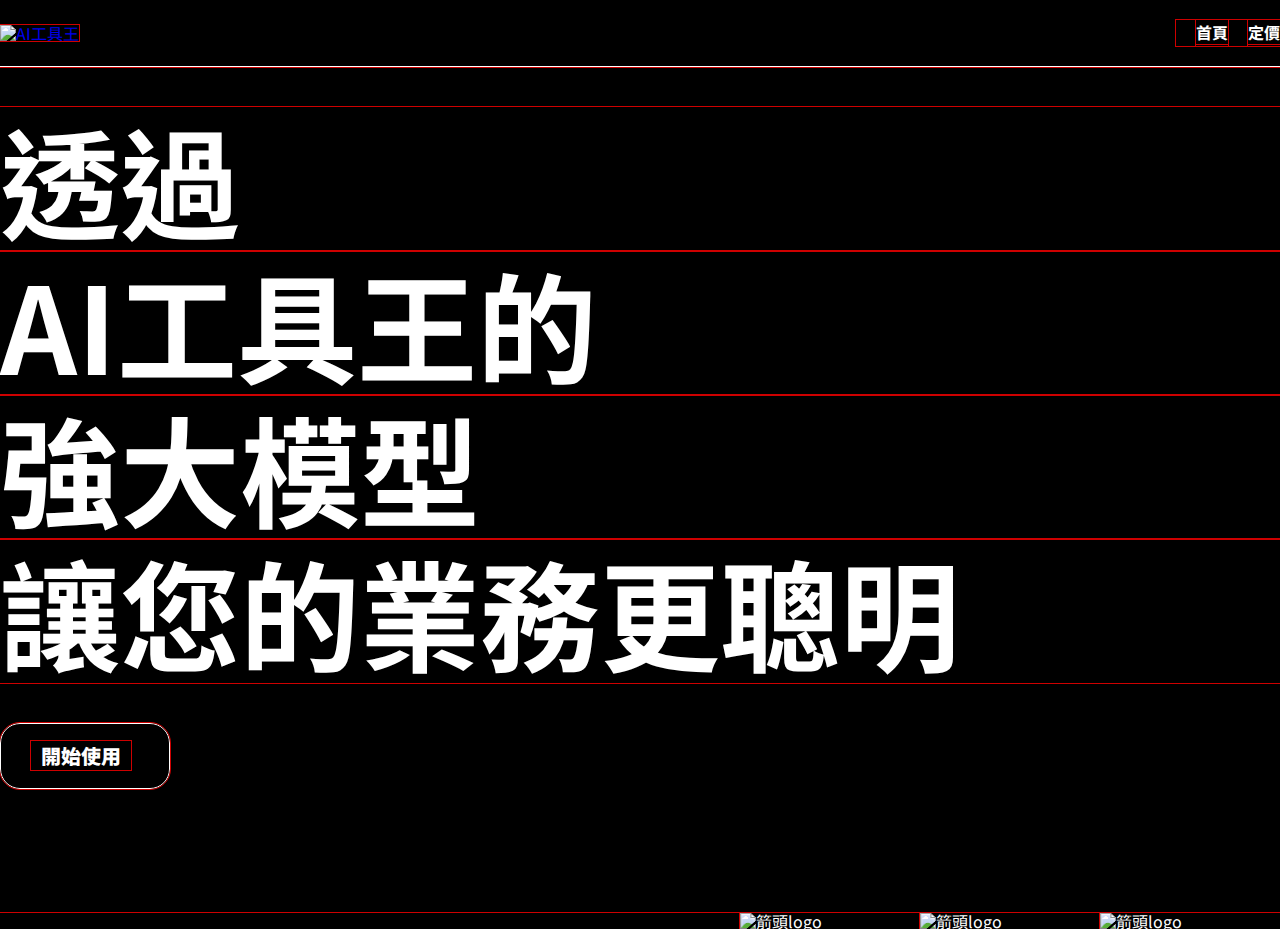
==== index.html @ defc7efb "Initial commit" ====
<!DOCTYPE html>
<html lang="en">
<head>
    <meta charset="UTF-8">
    <meta http-equiv="X-UA-Compatible" content="IE=edge">
    <meta name="viewport" content="width=device-width, initial-scale=1.0">
    <title>Document</title>
    <meta name-"viewport" content="width=device-width, user-scalable=no, initial-scale=1.0, maximum-scale=1.0, minimum-scale=1.0"><!--響應式需加的語法-->
    <link rel="stylesheet" href="css/style.css">
    <style>
        @import url('https://fonts.googleapis.com/css2?family=Noto+Sans+TC:wght@300;400;500;700&display=swap');
        </style>
</head>
<body>
    <div class="container">
        <div class="header">
            <div class="logo p_20 bd_bt">
                <a href="#"><img class="i_w1" src="https://raw.githubusercontent.com/hexschool/2022-web-layout-training/9d0ceff5ed470b504331b8d897ea8518b8f163cd/2023web-camp/logo.png" alt="AI工具王"></a>
            <ul class="function fwb_7 f_s lh_l">
                <li><a href="#">首頁</a></li>
                <li><a href="#">定價</a></li>
            </ul>
            </div>
            <div class="f_l fwb lh_m m_bt40">
                <p>透過</p>
                <p>AI工具王的</p>
                <p>強大模型</p>
                <p>讓您的業務更聰明</p>
            </div>
            <div class="frame p_230 bd_">
                <a class="box f_m fwb_9 lh_m p_010" href="#">開始使用</a>
            </div>         
            
            <div class="logo2">
                <img src="https://raw.githubusercontent.com/hexschool/2022-web-layout-training/9d0ceff5ed470b504331b8d897ea8518b8f163cd/2023web-camp/deco.png" alt="箭頭logo">
                <img src="https://raw.githubusercontent.com/hexschool/2022-web-layout-training/9d0ceff5ed470b504331b8d897ea8518b8f163cd/2023web-camp/deco.png" alt="箭頭logo">
                <img src="https://raw.githubusercontent.com/hexschool/2022-web-layout-training/9d0ceff5ed470b504331b8d897ea8518b8f163cd/2023web-camp/deco.png" alt="箭頭logo">
            </div>    
        </div>
        

    </div>
    
</body>
</html>
---- css/style.css ----
/* http://meyerweb.com/eric/tools/css/reset/ 
   v2.0 | 20110126
   License: none (public domain)
*/

html, body, div, span, applet, object, iframe,
h1, h2, h3, h4, h5, h6, p, blockquote, pre,
a, abbr, acronym, address, big, cite, code,
del, dfn, em, img, ins, kbd, q, s, samp,
small, strike, strong, sub, sup, tt, var,
b, u, i, center,
dl, dt, dd, ol, ul, li,
fieldset, form, label, legend,
table, caption, tbody, tfoot, thead, tr, th, td,
article, aside, canvas, details, embed, 
figure, figcaption, footer, header, hgroup, 
menu, nav, output, ruby, section, summary,
time, mark, audio, video {
	margin: 0;
	padding: 0;
	border: 0;
	font-size: 100%;
	font: inherit;
	vertical-align: baseline;
}
/* HTML5 display-role reset for older browsers */
article, aside, details, figcaption, figure, 
footer, header, hgroup, menu, nav, section {
	display: block;
}
body {
	line-height: 1;
}
ol, ul {
	list-style: none;
}
blockquote, q {
	quotes: none;
}
blockquote:before, blockquote:after,
q:before, q:after {
	content: '';
	content: none;
}
table {
	border-collapse: collapse;
	border-spacing: 0;
}
* {
    outline: 1px solid #CE0000;
}
*, *::before, *::after {
    box-sizing: border-box;
}
body{
    background: #000;
}
.container{
    background: #000;
    color: #fff;
    max-width: 1296px;/*響應式*/
    margin: 0 auto;
    font-family: 'Noto Sans TC', sans-serif;     
}
.logo, .function{
    display: flex;
    justify-content: space-between;
    align-items: center;
}
.box{
    /*display: block;
    align-items: center;*/
    text-decoration: none;
    color: #fff;
    width: 80px;  
}
.function a{
    text-decoration: none;
    color: #fff;
    align-items: center;
}
.function li{
    margin-left: 20px;
}
.frame{
    width: 170px;/*設160後+了線條 裡面的box文字會往下掉一個*/
    display: block;
    border: 1px solid #fff;
    border-radius: 20px;
    margin-bottom: 124px;
}
.logo2{
    display: flex;
    justify-content: flex-end;    
    
}
.logo2 img{
    width: 180px;
}


/*字型調整*/
.f_l{
    font-size: 120px;
}
.f_m{
    font-size: 20px;
}
.f_s{
    font-size: 16px;
}
.fwb_9{
    font-weight: 900;

}
.fwb_7{
    font-weight: 700;/*不加px*/
}

.fwb{
    font-weight: bold;
}
.lh_l{
    line-height: 160%;

}
.lh_m{
    line-height: 120%;
}
/*log調整*/
.i_w1{
    max-width: 188px;
    /*height: 40px;*/
}
/*margin padding微調*/
.p_20{
    padding: 20px 0;
}
.p_010{
    padding: 0 10px;
}
.p_230{
    padding: 20px 30px;
}
.m_20{
    margin: 20px;
}
.m_bt40{
    margin: 40px 0;
}

.bd_bt{
    border-bottom: 1px solid #fff;

}
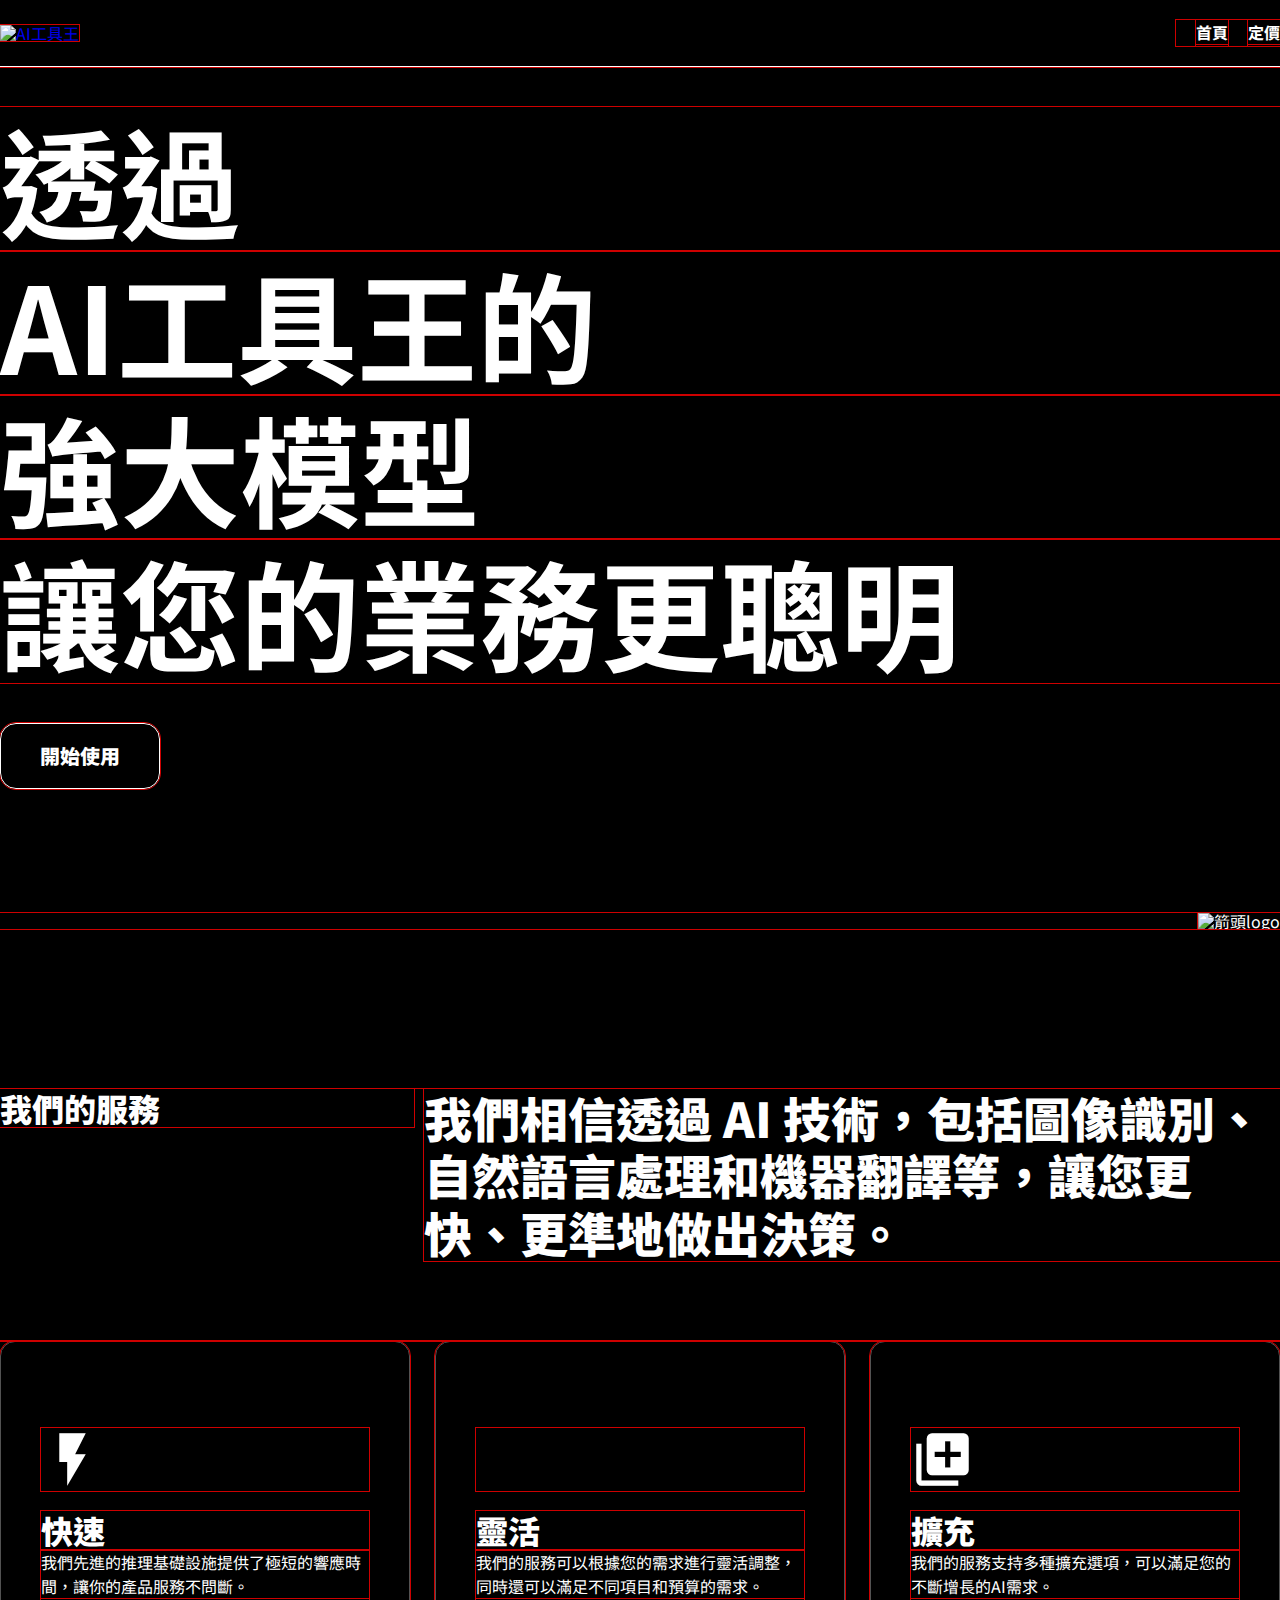
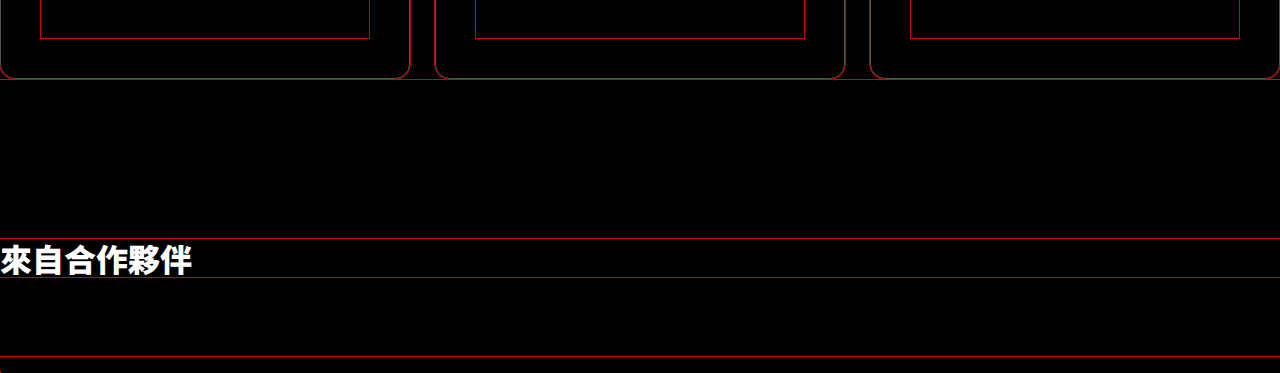
==== commit 311cb098: "AI工具王切版二" ====
--- a/index.html
+++ b/index.html
@@ -1,45 +1,87 @@
 <!DOCTYPE html>
 <html lang="en">
+
 <head>
     <meta charset="UTF-8">
     <meta http-equiv="X-UA-Compatible" content="IE=edge">
     <meta name="viewport" content="width=device-width, initial-scale=1.0">
     <title>Document</title>
-    <meta name-"viewport" content="width=device-width, user-scalable=no, initial-scale=1.0, maximum-scale=1.0, minimum-scale=1.0"><!--響應式需加的語法-->
+    <meta name-"viewport"
+        content="width=device-width, user-scalable=no, initial-scale=1.0, maximum-scale=1.0, minimum-scale=1.0">
+    <!--響應式需加的語法-->
     <link rel="stylesheet" href="css/style.css">
     <style>
         @import url('https://fonts.googleapis.com/css2?family=Noto+Sans+TC:wght@300;400;500;700&display=swap');
-        </style>
+    </style>
+    <link href="https://fonts.googleapis.com/icon?family=Material+Icons" rel="stylesheet">
 </head>
+
 <body>
     <div class="container">
         <div class="header">
             <div class="logo p_20 bd_bt">
-                <a href="#"><img class="i_w1" src="https://raw.githubusercontent.com/hexschool/2022-web-layout-training/9d0ceff5ed470b504331b8d897ea8518b8f163cd/2023web-camp/logo.png" alt="AI工具王"></a>
-            <ul class="function fwb_7 f_s lh_l">
-                <li><a href="#">首頁</a></li>
-                <li><a href="#">定價</a></li>
-            </ul>
+                <a href="#"><img class="i_w1" src="https://raw.githubusercontent.com/ReyLin6/AI_2/main/img/logo.png"
+                        alt="AI工具王"></a>
+                <ul class="function fwb_7 f_s lh_l">
+                    <li><a href="#">首頁</a></li>
+                    <li><a href="#">定價</a></li>
+                </ul>
             </div>
             <div class="f_l fwb lh_m m_bt40">
-                <p>透過</p>
-                <p>AI工具王的</p>
-                <p>強大模型</p>
-                <p>讓您的業務更聰明</p>
+                <h2>透過</h2>
+                <h2>AI工具王的</h2>
+                <h2>強大模型</h2>
+                <h2>讓您的業務更聰明</h2>
             </div>
-            <div class="frame p_230 bd_">
+            <a class="frame p_230 f_m fwb_9 lh_m p_010" href="#">開始使用</a>
+            <!--<div class="frame p_230 bd_">
                 <a class="box f_m fwb_9 lh_m p_010" href="#">開始使用</a>
-            </div>         
-            
-            <div class="logo2">
-                <img src="https://raw.githubusercontent.com/hexschool/2022-web-layout-training/9d0ceff5ed470b504331b8d897ea8518b8f163cd/2023web-camp/deco.png" alt="箭頭logo">
-                <img src="https://raw.githubusercontent.com/hexschool/2022-web-layout-training/9d0ceff5ed470b504331b8d897ea8518b8f163cd/2023web-camp/deco.png" alt="箭頭logo">
-                <img src="https://raw.githubusercontent.com/hexschool/2022-web-layout-training/9d0ceff5ed470b504331b8d897ea8518b8f163cd/2023web-camp/deco.png" alt="箭頭logo">
-            </div>    
+            </div>-->
+            <div class="grass m_b160">
+                <img src="https://github.com/ReyLin6/AI_2/blob/main/img/arrowhead.gif?raw=true" alt="箭頭logo">
+            </div>
         </div>
-        
+        <div class="content">
+            <div class="sever p_b80">
+                <h2 class="lh_m">我們的服務</h2>
+                <p class="lh_m">我們相信透過 AI 技術，包括圖像識別、自然語言處理和機器翻譯等，讓您更快、更準地做出決策。</p>
+            </div>
+            <ul class="sever_features">
+                <li class="features">
+                    <span class="material-icons m_t46 ">flash_on</span>
+                    <div class="ma">
+                        <h2>快速</h2>
+                        <p>我們先進的推理基礎設施提供了極短的響應時間，讓你的產品服務不問斷。</p>
+                    </div>
+                </li>
+                <li class="features">
+                    <span class="material-icons m_t46">auto_awesome</span>
+                    <div class="ma">
+                        <h2>靈活</h2>
+                        <p>我們的服務可以根據您的需求進行靈活調整，同時還可以滿足不同項目和預算的需求。</p>
+                    </div>
+                </li>
+                <li class="features">
+                    <span class="material-icons m_t46">library_add</span>
+                    <div class="ma">
+                        <h2>擴充</h2>
+                        <p>我們的服務支持多種擴充選項，可以滿足您的不斷增長的AI需求。</p>
+                    </div>
+                </li>
+            </ul>
+            <div class="partner">
+                <h2>來自合作夥伴</h2>
+                <ul class="partner-firm">
+                    <li><img src="" alt=""></li>
+                </ul>
+            </div>
 
+
+
+
+        </div>
     </div>
-    
+
 </body>
+
 </html>--- a/css/style.css
+++ b/css/style.css
@@ -3,153 +3,405 @@
    License: none (public domain)
 */
 
-html, body, div, span, applet, object, iframe,
-h1, h2, h3, h4, h5, h6, p, blockquote, pre,
-a, abbr, acronym, address, big, cite, code,
-del, dfn, em, img, ins, kbd, q, s, samp,
-small, strike, strong, sub, sup, tt, var,
-b, u, i, center,
-dl, dt, dd, ol, ul, li,
-fieldset, form, label, legend,
-table, caption, tbody, tfoot, thead, tr, th, td,
-article, aside, canvas, details, embed, 
-figure, figcaption, footer, header, hgroup, 
-menu, nav, output, ruby, section, summary,
-time, mark, audio, video {
-	margin: 0;
-	padding: 0;
-	border: 0;
-	font-size: 100%;
-	font: inherit;
-	vertical-align: baseline;
-}
+html,
+body,
+div,
+span,
+applet,
+object,
+iframe,
+h1,
+h2,
+h3,
+h4,
+h5,
+h6,
+p,
+blockquote,
+pre,
+a,
+abbr,
+acronym,
+address,
+big,
+cite,
+code,
+del,
+dfn,
+em,
+img,
+ins,
+kbd,
+q,
+s,
+samp,
+small,
+strike,
+strong,
+sub,
+sup,
+tt,
+var,
+b,
+u,
+i,
+center,
+dl,
+dt,
+dd,
+ol,
+ul,
+li,
+fieldset,
+form,
+label,
+legend,
+table,
+caption,
+tbody,
+tfoot,
+thead,
+tr,
+th,
+td,
+article,
+aside,
+canvas,
+details,
+embed,
+figure,
+figcaption,
+footer,
+header,
+hgroup,
+menu,
+nav,
+output,
+ruby,
+section,
+summary,
+time,
+mark,
+audio,
+video {
+    margin: 0;
+    padding: 0;
+    border: 0;
+    font-size: 100%;
+    font: inherit;
+    vertical-align: baseline;
+}
+
 /* HTML5 display-role reset for older browsers */
-article, aside, details, figcaption, figure, 
-footer, header, hgroup, menu, nav, section {
-	display: block;
-}
+article,
+aside,
+details,
+figcaption,
+figure,
+footer,
+header,
+hgroup,
+menu,
+nav,
+section {
+    display: block;
+}
+
 body {
-	line-height: 1;
-}
-ol, ul {
-	list-style: none;
-}
-blockquote, q {
-	quotes: none;
-}
-blockquote:before, blockquote:after,
-q:before, q:after {
-	content: '';
-	content: none;
-}
+    line-height: 1;
+}
+
+ol,
+ul {
+    list-style: none;
+}
+
+blockquote,
+q {
+    quotes: none;
+}
+
+blockquote:before,
+blockquote:after,
+q:before,
+q:after {
+    content: '';
+    content: none;
+}
+
 table {
-	border-collapse: collapse;
-	border-spacing: 0;
-}
+    border-collapse: collapse;
+    border-spacing: 0;
+}
+
 * {
     outline: 1px solid #CE0000;
 }
-*, *::before, *::after {
+
+*,
+*::before,*::after {
     box-sizing: border-box;
 }
-body{
+
+body {
     background: #000;
 }
-.container{
+
+.container {
     background: #000;
     color: #fff;
-    max-width: 1296px;/*響應式*/
+    max-width: 1296px;
+    /*響應式*/
     margin: 0 auto;
-    font-family: 'Noto Sans TC', sans-serif;     
-}
-.logo, .function{
+    font-family: 'Noto Sans TC', sans-serif;
+}
+
+.logo, .function {
     display: flex;
     justify-content: space-between;
-    align-items: center;
-}
-.box{
-    /*display: block;
-    align-items: center;*/
-    text-decoration: none;
-    color: #fff;
-    width: 80px;  
-}
-.function a{
+    align-items: center;/*不要設 3個表格會不能對齊*/
+}
+
+.function a {
     text-decoration: none;
     color: #fff;
     align-items: center;
 }
-.function li{
+
+.function li {
     margin-left: 20px;
 }
-.frame{
-    width: 170px;/*設160後+了線條 裡面的box文字會往下掉一個*/
+
+.frame {
+    width: 160px;
+    color: #fff;
     display: block;
+    text-align: center;
+    text-decoration: none;
+    /*width: 80px;*/
     border: 1px solid #fff;
-    border-radius: 20px;
+    border-radius: 16px;
     margin-bottom: 124px;
-}
-.logo2{
+
+}
+.frame:hover{
+    background: #fff;
+    color: #000;
+}
+
+.grass {
     display: flex;
-    justify-content: flex-end;    
+    justify-content: flex-end;
+}
+
+.grass img {
+    max-width: 540px;
+}
+
+.sever {
+    display: flex;
+    justify-content: space-between;
+    align-items: flex-start;
+    font-weight: 900;
+
+}
+.sever h2{
+    width: 414px;
+    font-size: 32px;
+}
+.sever p{
+    width: 856px;
+    font-size: 48px;
+
+}
+
+.sever_features{
+    display: flex;
+    justify-content: space-between;
     
 }
-.logo2 img{
-    width: 180px;
-}
+
+.features {
+    max-width: 32%;
+    display: flex;
+    flex-direction: column;
+    border: 1px solid #525252;
+    border-radius: 15px;
+    padding: 40px;
+    
+}
+
+.features span {
+    /*width: 30px;*/
+    font-size: 63px;
+
+}
+.ma,.partner h2{
+    font-size: 32px;
+    margin: 20px 0;
+    font-weight: 900;
+    line-height: 120%;
+}
+.ma p{
+    margin-bottom: 40px;
+    font-size: 32px;
+    font-size: 16px;
+    line-height: 150%;
+    font-weight: 400;
+}
+.partner h2{
+    margin: 160px 0 80px;
+    
+}
+/*.wob{
+    white-space: pre-wrap
+
+}*/
+
+/*.box {
+    /*display: block;
+    align-items: center;
+    text-decoration: none;
+    color: #fff;
+    width: 80px;
+}
+*/
+
+
+
+
+
+/*寬度調整*/
+/*.w_l {
+    width: 856px;
+}*/
+
+/*.w_m {
+    width: 414px;
+}*/
+
+.w_ml {
+    width: 422px;
+}
+/*.w {
+    width: 32%;
+}*/
 
 
 /*字型調整*/
-.f_l{
+.f_l {
     font-size: 120px;
 }
-.f_m{
+
+.f_ml {
+    font-size: 48px;
+}
+
+/*.f_mm {
+    font-size: 32px;
+}*/
+
+.f_m {
     font-size: 20px;
 }
-.f_s{
+
+.f_s {
     font-size: 16px;
 }
-.fwb_9{
+
+/*粗體*/
+.fwb_9 {
     font-weight: 900;
-
-}
-.fwb_7{
-    font-weight: 700;/*不加px*/
-}
-
-.fwb{
+}
+
+.fwb_7 {
+    font-weight: 700;
+    /*不加px*/
+}
+
+/*.fwb_4 {
+    font-weight: 400;
+}*/
+
+.fwb {
     font-weight: bold;
 }
-.lh_l{
+
+/*行距*/
+.lh_l {
     line-height: 160%;
-
-}
-.lh_m{
+}
+
+.lh_ms {
+    line-height: 150%;
+}
+
+.lh_m {
     line-height: 120%;
 }
-/*log調整*/
-.i_w1{
+
+/*logo調整*/
+.i_w1 {
     max-width: 188px;
     /*height: 40px;*/
 }
+
 /*margin padding微調*/
-.p_20{
+.p_20 {
     padding: 20px 0;
 }
-.p_010{
+
+/*.p_40 {
+    padding: 40px;
+}*/
+
+.p_010 {
     padding: 0 10px;
 }
-.p_230{
+
+.p_230 {
     padding: 20px 30px;
 }
-.m_20{
+.p_b80 {
+    padding-bottom: 80px;
+}
+
+.p_r24 {
+    padding-right: 30px;
+}
+
+.m_20 {
     margin: 20px;
 }
-.m_bt40{
+
+.m_bt40 {
     margin: 40px 0;
 }
 
-.bd_bt{
+.m_bt20 {
+    margin: 20px 0;
+}
+
+.m_b40 {
+    margin-bottom: 40px;
+}
+.m_b160 {
+    margin-bottom: 160px;
+}
+
+.m_t46 {
+    margin-top: 46px;
+}
+
+.ma {
+    margin-bottom: auto;
+}
+
+
+
+/*下底線*/
+.bd_bt {
     border-bottom: 1px solid #fff;
 
 }
+
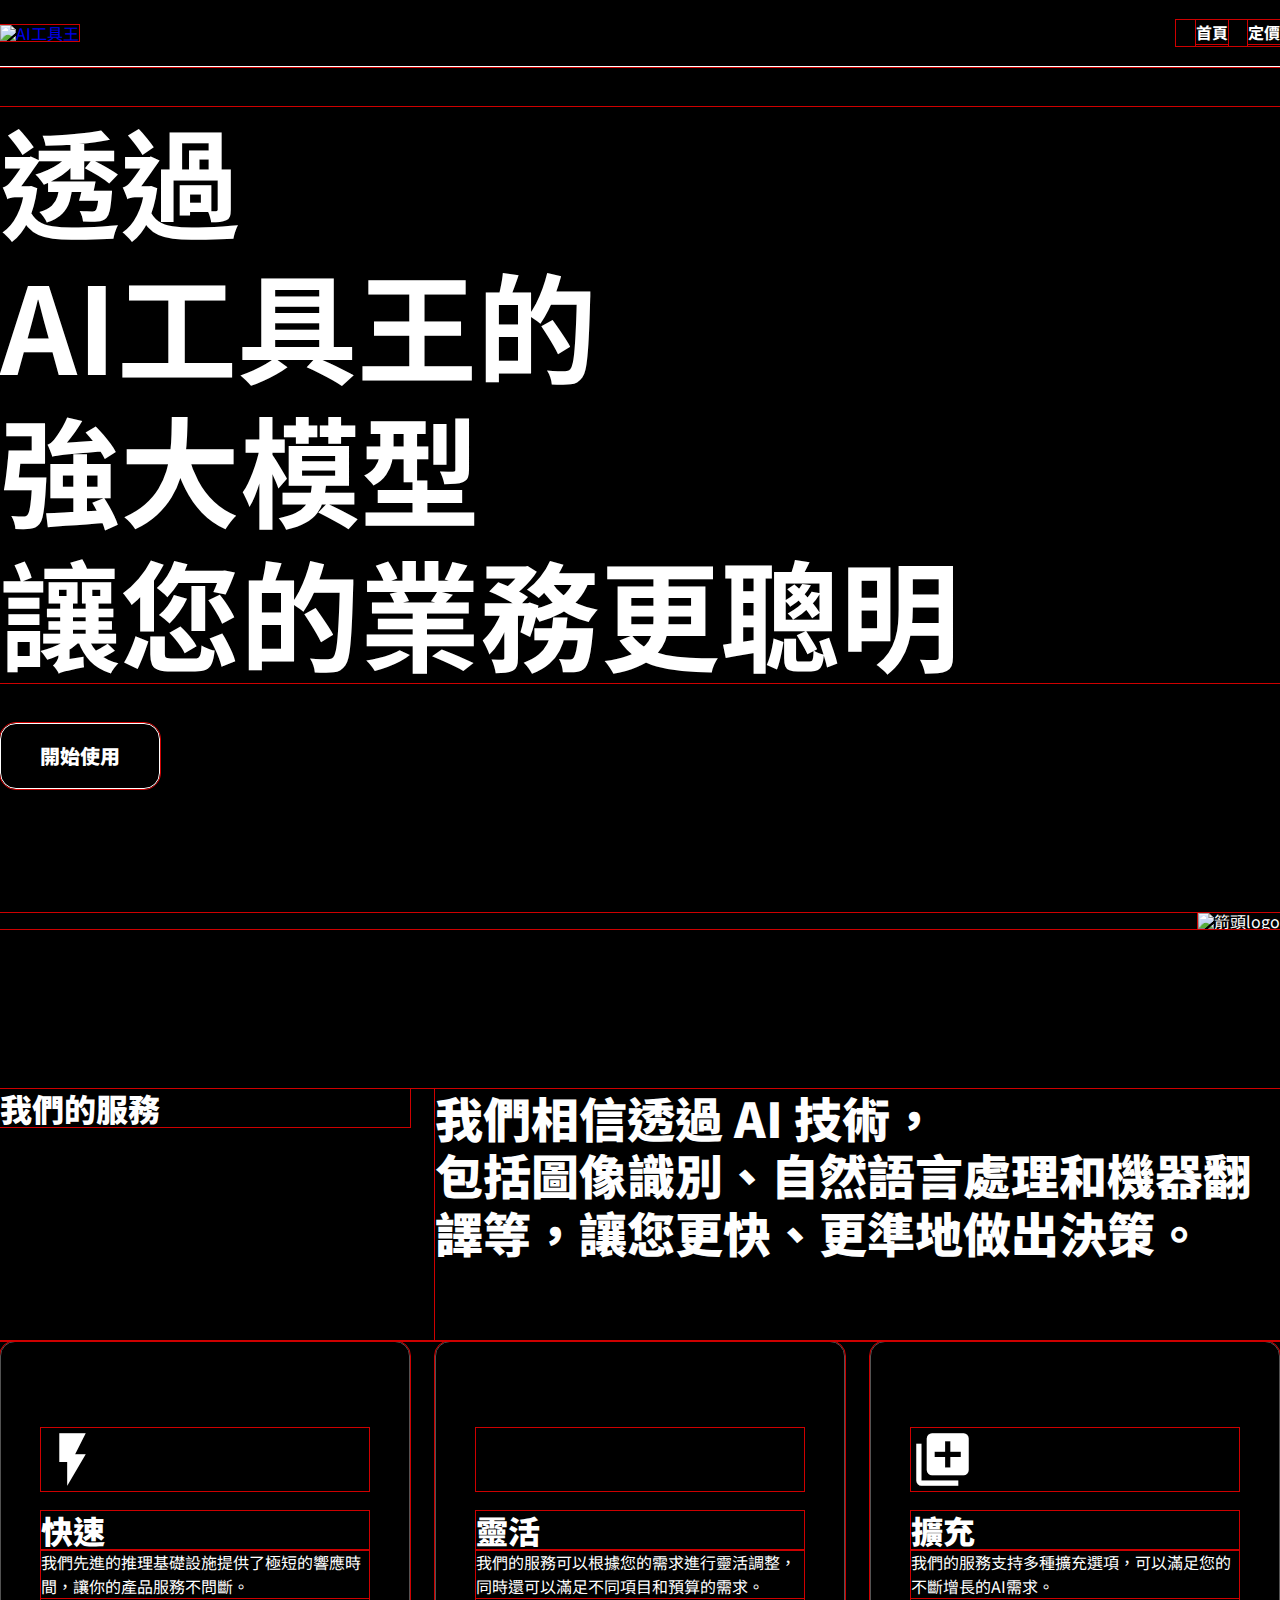
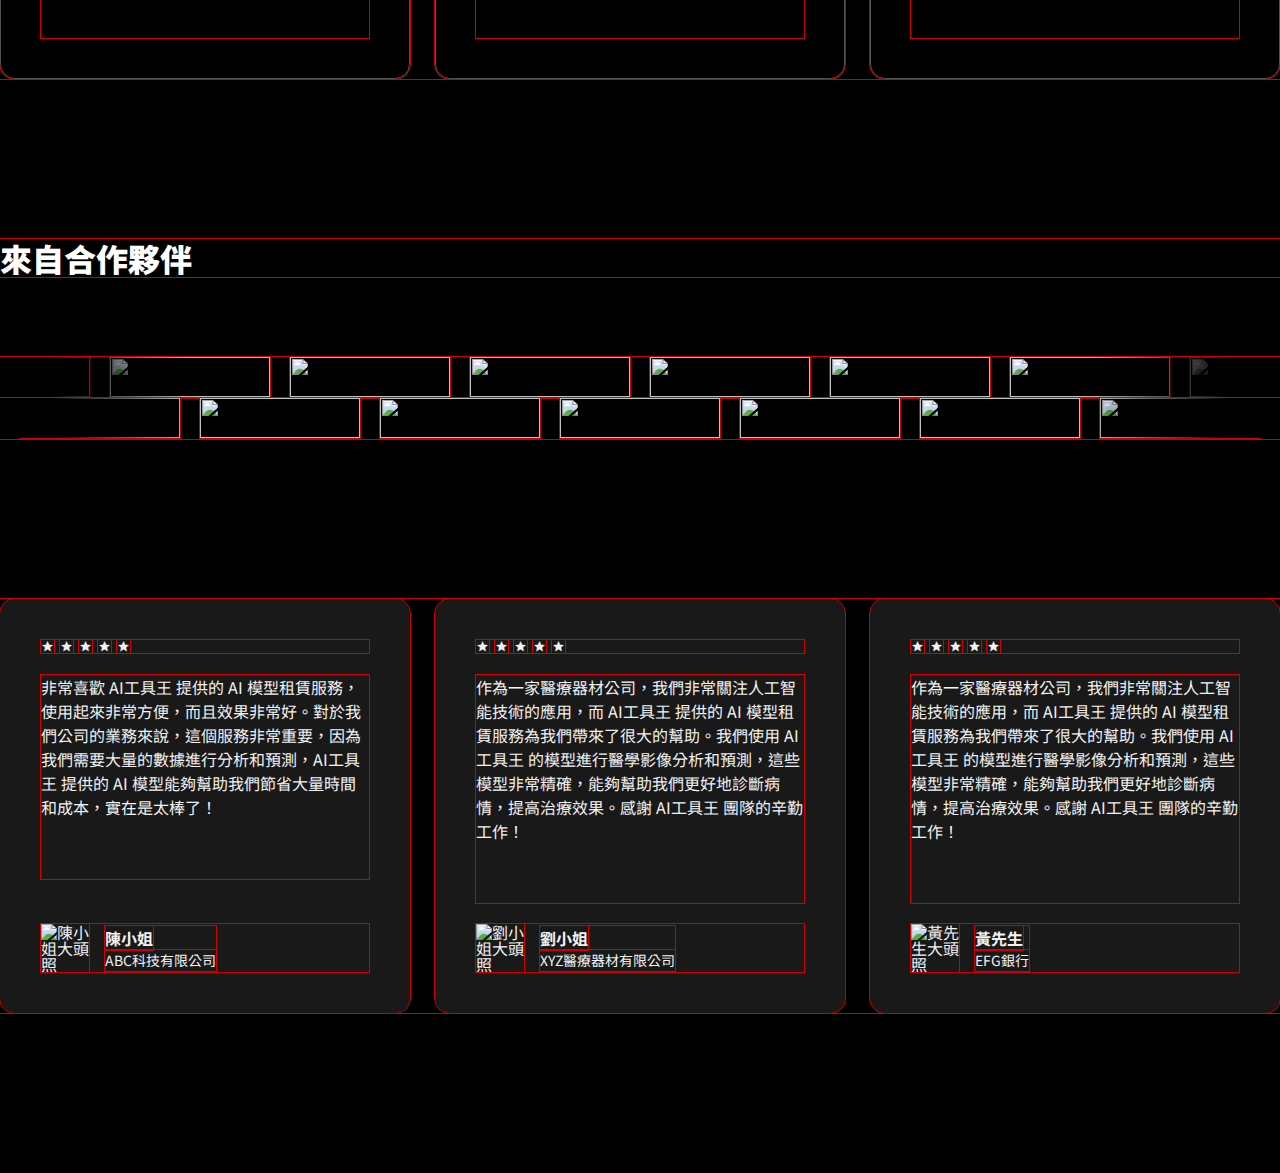
==== commit 778c3aaa: "AI工具王切版二" ====
--- a/index.html
+++ b/index.html
@@ -19,51 +19,42 @@
 <body>
     <div class="container">
         <div class="header">
-            <div class="logo p_20 bd_bt">
-                <a href="#"><img class="i_w1" src="https://raw.githubusercontent.com/ReyLin6/AI_2/main/img/logo.png"
-                        alt="AI工具王"></a>
-                <ul class="function fwb_7 f_s lh_l">
+            <div class="logo">
+                <a href="#"><img src="https://raw.githubusercontent.com/ReyLin6/AI_2/main/img/logo.png" alt="AI工具王"></a>
+                <ul class="function">
                     <li><a href="#">首頁</a></li>
                     <li><a href="#">定價</a></li>
                 </ul>
-            </div>
-            <div class="f_l fwb lh_m m_bt40">
-                <h2>透過</h2>
-                <h2>AI工具王的</h2>
-                <h2>強大模型</h2>
-                <h2>讓您的業務更聰明</h2>
-            </div>
-            <a class="frame p_230 f_m fwb_9 lh_m p_010" href="#">開始使用</a>
-            <!--<div class="frame p_230 bd_">
-                <a class="box f_m fwb_9 lh_m p_010" href="#">開始使用</a>
-            </div>-->
-            <div class="grass m_b160">
+            </div>    
+        </div>
+        <div class="content">
+            <h2 class="slogan">透過</br>AI工具王的</br>強大模型</br>讓您的業務更聰明</h2>
+            <a class="button" href="#">開始使用</a>
+            <div class="grass mab_160">
                 <img src="https://github.com/ReyLin6/AI_2/blob/main/img/arrowhead.gif?raw=true" alt="箭頭logo">
             </div>
-        </div>
-        <div class="content">
-            <div class="sever p_b80">
-                <h2 class="lh_m">我們的服務</h2>
-                <p class="lh_m">我們相信透過 AI 技術，包括圖像識別、自然語言處理和機器翻譯等，讓您更快、更準地做出決策。</p>
+            <div class="sever">
+                <h2>我們的服務</h2>
+                <p>我們相信透過 AI 技術，</br>包括圖像識別、自然語言處理和機器翻譯等，讓您更快、更準地做出決策。</p>
             </div>
             <ul class="sever_features">
                 <li class="features">
-                    <span class="material-icons m_t46 ">flash_on</span>
-                    <div class="ma">
+                    <span class="material-icons mat_46 ">flash_on</span>
+                    <div class="features_text mab_auto">
                         <h2>快速</h2>
                         <p>我們先進的推理基礎設施提供了極短的響應時間，讓你的產品服務不問斷。</p>
                     </div>
                 </li>
                 <li class="features">
-                    <span class="material-icons m_t46">auto_awesome</span>
-                    <div class="ma">
+                    <span class="material-icons mat_46">auto_awesome</span>
+                    <div class="features_text mab_auto">
                         <h2>靈活</h2>
                         <p>我們的服務可以根據您的需求進行靈活調整，同時還可以滿足不同項目和預算的需求。</p>
                     </div>
                 </li>
                 <li class="features">
-                    <span class="material-icons m_t46">library_add</span>
-                    <div class="ma">
+                    <span class="material-icons mat_46">library_add</span>
+                    <div class="features_text mab_auto ">
                         <h2>擴充</h2>
                         <p>我們的服務支持多種擴充選項，可以滿足您的不斷增長的AI需求。</p>
                     </div>
@@ -71,16 +62,89 @@
             </ul>
             <div class="partner">
                 <h2>來自合作夥伴</h2>
-                <ul class="partner-firm">
-                    <li><img src="" alt=""></li>
+                <ul class="partner_firm">
+                    <li><img src="https://raw.githubusercontent.com/ReyLin6/AI_2/b226b5012801dfc7ff166e987b8e130ca5533a6c/img/enterprise.png" alt=""></li>
+                    <li><img src="https://raw.githubusercontent.com/ReyLin6/AI_2/b226b5012801dfc7ff166e987b8e130ca5533a6c/img/enterprise1.png" alt=""></li>
+                    <li><img src="https://raw.githubusercontent.com/ReyLin6/AI_2/b226b5012801dfc7ff166e987b8e130ca5533a6c/img/enterprise2.png" alt=""></li>
+                    <li><img src="https://raw.githubusercontent.com/ReyLin6/AI_2/b226b5012801dfc7ff166e987b8e130ca5533a6c/img/enterprise3.png" alt=""></li>
+                    <li><img src="https://raw.githubusercontent.com/ReyLin6/AI_2/b226b5012801dfc7ff166e987b8e130ca5533a6c/img/enterprise4.png" alt=""></li>
+                    <li><img src="https://raw.githubusercontent.com/ReyLin6/AI_2/b226b5012801dfc7ff166e987b8e130ca5533a6c/img/enterprise5.png" alt=""></li>
+                    <li><img src="https://raw.githubusercontent.com/ReyLin6/AI_2/b226b5012801dfc7ff166e987b8e130ca5533a6c/img/enterprise6.png" alt=""></li>
+                    <li><img src="https://raw.githubusercontent.com/ReyLin6/AI_2/b226b5012801dfc7ff166e987b8e130ca5533a6c/img/enterprise1.png" alt=""></li>
+
                 </ul>
+                <ul class="partner_firm">
+                    <li><img src="https://raw.githubusercontent.com/ReyLin6/AI_2/b226b5012801dfc7ff166e987b8e130ca5533a6c/img/enterprise7.png" alt=""></li>
+                    <li><img src="https://raw.githubusercontent.com/ReyLin6/AI_2/b226b5012801dfc7ff166e987b8e130ca5533a6c/img/enterprise8.png" alt=""></li>
+                    <li><img src="https://raw.githubusercontent.com/ReyLin6/AI_2/b226b5012801dfc7ff166e987b8e130ca5533a6c/img/enterprise9.png" alt=""></li>
+                    <li><img src="https://raw.githubusercontent.com/ReyLin6/AI_2/b226b5012801dfc7ff166e987b8e130ca5533a6c/img/enterprise5.png" alt=""></li>
+                    <li><img src="https://raw.githubusercontent.com/ReyLin6/AI_2/b226b5012801dfc7ff166e987b8e130ca5533a6c/img/enterprise11.png" alt=""></li>
+                    <li><img src="https://raw.githubusercontent.com/ReyLin6/AI_2/b226b5012801dfc7ff166e987b8e130ca5533a6c/img/enterprise12.png" alt=""></li>
+                    <li><img src="https://raw.githubusercontent.com/ReyLin6/AI_2/b226b5012801dfc7ff166e987b8e130ca5533a6c/img/enterprise7.png" alt=""></li> 
+
+                </ul>                
             </div>
-
-
-
+            
+            <ul class="recommentul">
+                <li class="comment">
+                    <div class="star">
+                        <span class="material-icons">star</span>
+                        <span class="material-icons">star</span>
+                        <span class="material-icons">star</span>
+                        <span class="material-icons">star</span>
+                        <span class="material-icons">star</span>
+                    </div>
+                    <p class="comment_text">非常喜歡 AI工具王 提供的 AI 模型租賃服務，使用起來非常方便，而且效果非常好。對於我們公司的業務來說，這個服務非常重要，因為我們需要大量的數據進行分析和預測，AI工具王 提供的 AI 模型能夠幫助我們節省大量時間和成本，實在是太棒了！
+                    </p>
+                    <div class="recommender">
+                        <img src="https://raw.githubusercontent.com/ReyLin6/AI_2/b226b5012801dfc7ff166e987b8e130ca5533a6c/img/avatar3.png" alt="陳小姐大頭照">
+                        <div class="recommender_text">
+                            <span>陳小姐</span>
+                            <p>ABC科技有限公司</p>
+                        </div>
+                    </div>                     
+                </li>
+                <li class="comment">
+                    <div class="star">
+                        <span class="material-icons">star</span>
+                        <span class="material-icons">star</span>
+                        <span class="material-icons">star</span>
+                        <span class="material-icons">star</span>
+                        <span class="material-icons">star</span>
+                    </div>
+                    <p class="comment_text">作為一家醫療器材公司，我們非常關注人工智能技術的應用，而 AI工具王 提供的 AI 模型租賃服務為我們帶來了很大的幫助。我們使用 AI工具王 的模型進行醫學影像分析和預測，這些模型非常精確，能夠幫助我們更好地診斷病情，提高治療效果。感謝 AI工具王 團隊的辛勤工作！
+                    </p>
+                    <div class="recommender">
+                        <img src="https://raw.githubusercontent.com/ReyLin6/AI_2/b226b5012801dfc7ff166e987b8e130ca5533a6c/img/avatar1.png" alt="劉小姐大頭照">
+                        <div class="recommender_text">
+                            <span>劉小姐</span>
+                            <p>XYZ醫療器材有限公司</p>
+                        </div>
+                    </div>                     
+                </li>
+                <li class="comment">
+                    <div class="star">
+                        <span class="material-icons">star</span>
+                        <span class="material-icons">star</span>
+                        <span class="material-icons">star</span>
+                        <span class="material-icons">star</span>
+                        <span class="material-icons">star</span>
+                    </div>
+                    <p class="comment_text">作為一家醫療器材公司，我們非常關注人工智能技術的應用，而 AI工具王 提供的 AI 模型租賃服務為我們帶來了很大的幫助。我們使用 AI工具王 的模型進行醫學影像分析和預測，這些模型非常精確，能夠幫助我們更好地診斷病情，提高治療效果。感謝 AI工具王 團隊的辛勤工作！
+                    </p>
+                    <div class="recommender">
+                        <img src="https://raw.githubusercontent.com/ReyLin6/AI_2/b226b5012801dfc7ff166e987b8e130ca5533a6c/img/avatar2.png" alt="黃先生大頭照">
+                        <div class="recommender_text">
+                            <span>黃先生</span>
+                            <p>EFG銀行</p>
+                        </div>
+                    </div>                     
+                </li>                                                       
+            </ul>
 
         </div>
-    </div>
+  
+        </div>
 
 </body>
 
--- a/css/style.css
+++ b/css/style.css
@@ -3,143 +3,55 @@
    License: none (public domain)
 */
 
-html,
-body,
-div,
-span,
-applet,
-object,
-iframe,
-h1,
-h2,
-h3,
-h4,
-h5,
-h6,
-p,
-blockquote,
-pre,
-a,
-abbr,
-acronym,
-address,
-big,
-cite,
-code,
-del,
-dfn,
-em,
-img,
-ins,
-kbd,
-q,
-s,
-samp,
-small,
-strike,
-strong,
-sub,
-sup,
-tt,
-var,
-b,
-u,
-i,
-center,
-dl,
-dt,
-dd,
-ol,
-ul,
-li,
-fieldset,
-form,
-label,
-legend,
-table,
-caption,
-tbody,
-tfoot,
-thead,
-tr,
-th,
-td,
-article,
-aside,
-canvas,
-details,
-embed,
-figure,
-figcaption,
-footer,
-header,
-hgroup,
-menu,
-nav,
-output,
-ruby,
-section,
-summary,
-time,
-mark,
-audio,
-video {
-    margin: 0;
-    padding: 0;
-    border: 0;
-    font-size: 100%;
-    font: inherit;
-    vertical-align: baseline;
-}
-
+html, body, div, span, applet, object, iframe,
+h1, h2, h3, h4, h5, h6, p, blockquote, pre,
+a, abbr, acronym, address, big, cite, code,
+del, dfn, em, img, ins, kbd, q, s, samp,
+small, strike, strong, sub, sup, tt, var,
+b, u, i, center,
+dl, dt, dd, ol, ul, li,
+fieldset, form, label, legend,
+table, caption, tbody, tfoot, thead, tr, th, td,
+article, aside, canvas, details, embed, 
+figure, figcaption, footer, header, hgroup, 
+menu, nav, output, ruby, section, summary,
+time, mark, audio, video {
+	margin: 0;
+	padding: 0;
+	border: 0;
+	font-size: 100%;
+	font: inherit;
+	vertical-align: baseline;
+}
 /* HTML5 display-role reset for older browsers */
-article,
-aside,
-details,
-figcaption,
-figure,
-footer,
-header,
-hgroup,
-menu,
-nav,
-section {
-    display: block;
-}
-
+article, aside, details, figcaption, figure, 
+footer, header, hgroup, menu, nav, section {
+	display: block;
+}
 body {
-    line-height: 1;
-}
-
-ol,
-ul {
-    list-style: none;
-}
-
-blockquote,
-q {
-    quotes: none;
-}
-
-blockquote:before,
-blockquote:after,
-q:before,
-q:after {
-    content: '';
-    content: none;
-}
-
+	line-height: 1;
+}
+ol, ul {
+	list-style: none;
+}
+blockquote, q {
+	quotes: none;
+}
+blockquote:before, blockquote:after,
+q:before, q:after {
+	content: '';
+	content: none;
+}
 table {
-    border-collapse: collapse;
-    border-spacing: 0;
+	border-collapse: collapse;
+	border-spacing: 0;
 }
 
 * {
     outline: 1px solid #CE0000;
 }
 
-*,
-*::before,*::after {
+*,*::before,*::after {
     box-sizing: border-box;
 }
 
@@ -150,16 +62,28 @@
 .container {
     background: #000;
     color: #fff;
-    max-width: 1296px;
-    /*響應式*/
+    max-width: 1296px;/*響應式*/
     margin: 0 auto;
     font-family: 'Noto Sans TC', sans-serif;
 }
-
-.logo, .function {
+.logo {
     display: flex;
     justify-content: space-between;
-    align-items: center;/*不要設 3個表格會不能對齊*/
+    align-items: center;
+    padding: 20px 0;
+    border-bottom: 1px solid #fff;
+}
+.logo img {
+    max-width: 188px;
+}
+
+.function {
+    display: flex;
+    justify-content: space-between;
+    align-items: center;/*sever不要設 3個表格會不能對齊*/
+    font-weight: 700;
+    font-size: 16px;
+    line-height: 160%;
 }
 
 .function a {
@@ -171,8 +95,15 @@
 .function li {
     margin-left: 20px;
 }
-
-.frame {
+.slogan {
+    font-size: 120px;
+    font-weight: bold;
+    line-height: 120%;
+    margin: 40px 0;
+
+}
+
+.button {
     width: 160px;
     color: #fff;
     display: block;
@@ -182,9 +113,13 @@
     border: 1px solid #fff;
     border-radius: 16px;
     margin-bottom: 124px;
-
-}
-.frame:hover{
+    padding: 20px 30px;
+    font-size: 20px;
+    font-weight: 900;
+    line-height: 120%;
+    
+}
+.button:hover{
     background: #fff;
     color: #000;
 }
@@ -203,56 +138,152 @@
     justify-content: space-between;
     align-items: flex-start;
     font-weight: 900;
-
 }
 .sever h2{
-    width: 414px;
+    width: 32%;
+    /*width: 414px;*/
     font-size: 32px;
+    line-height: 120%;    
+    /*flex: auto;*/
 }
 .sever p{
-    width: 856px;
+    width: 66%;
+    /*width: 856px;*/
     font-size: 48px;
-
+    padding-bottom: 80px;
+    line-height: 120%;  
 }
 
 .sever_features{
     display: flex;
-    justify-content: space-between;
-    
+    justify-content: space-between;    
 }
 
 .features {
-    max-width: 32%;
+    width: 32%;
     display: flex;
     flex-direction: column;
     border: 1px solid #525252;
     border-radius: 15px;
-    padding: 40px;
-    
+    padding: 40px;   
 }
 
 .features span {
     /*width: 30px;*/
     font-size: 63px;
-
-}
-.ma,.partner h2{
+}
+.features_text, .partner h2{
     font-size: 32px;
     margin: 20px 0;
     font-weight: 900;
     line-height: 120%;
 }
-.ma p{
+.features_text p{
     margin-bottom: 40px;
-    font-size: 32px;
     font-size: 16px;
     line-height: 150%;
     font-weight: 400;
 }
+
 .partner h2{
-    margin: 160px 0 80px;
+    margin: 160px 0 80px;    
+}
+
+.partner_firm {
+    display: flex;
+    gap: 20px;
+    position: relative;
+    overflow: hidden;/*隱藏超出的文字或圖片*/
+    justify-content: center;     
+    /*background-size: cover;/*cover>背景圖不變形,寬高等,必要時局部裁切
+    background-repeat: repeat;/*圖片水平重複且會被裁切*/        
+}
+
+/*背景遮罩+漸層效果*/ 
+.partner_firm::before{
+    content: ""; 
+    width: 196px;
+    height: 40px;
+    background: linear-gradient(to right, rgba(0,0,0,1) 0%, rgba(0,0,0,1) 25%, rgba(255,255,255,0) 100%);
+    position: absolute;
+    left: 0;/*靠左*/
+    top: 0;
+
+}
+.partner_firm::after{
+    content: ""; 
+    width: 196px;
+    height: 40px;
+    background: linear-gradient(to left, rgba(0,0,0,1) 0%, rgba(0,0,0,1) 25%, rgba(255,255,255,0) 100%);
+    position: absolute;
+    right: 0;/*靠右*/
+    top: 0;   
+}
+
+.partner_firm img{
+    width: 160px;
+    height: 40px;   
+}
+.recommentul{
+    display: flex;
+    justify-content: space-between;
+    margin: 160px 0;
+}
+.comment{
+    width: 32%;
+    /*height: 400px;*/
+    display: flex;
+    flex-direction: column;
+    border: 1px solid #191919;
+    background: #191919;
+    color: #F2F2F2;
+    border-radius: 15px;
+    padding: 40px;
+
+}
+.star{
+    display: flex;
+    margin-bottom: 22px;  
+}
+.star span{
+    font-size: 13px;
+    margin-right: 6px;
+}
+.comment_text{
+    /*max-width: 336px;*/
+    /*height: 215px;*/
+    font-size: 16px;
+    line-height: 150%;
+    font-weight: 400;
+    padding-bottom: 60px;
+    margin-bottom: auto;
+}
+.recommender{
+    display: flex;
+    align-items: center;
+    margin-top: 21px;
+
+}
+.recommender img{
+    width: 48px;
+    margin-right: 16px;
+}
+.recommender_text span{
+    font-size: 16px;
+    font-weight: 700;
+    line-height: 150%;    
+}
+.recommender_text p{
+    font-size: 14px;
+    font-weight: 400;
+    line-height: 150%;
     
 }
+
+
+
+
+
 /*.wob{
     white-space: pre-wrap
 
@@ -269,9 +300,29 @@
 
 
 
-
-
+/*margin調整*/
+.mab_160 {
+    margin-bottom: 160px;
+}
+
+.mat_46 {
+    margin-top: 46px;
+}
+
+.mab_auto {
+    margin-bottom: auto;
+}
+.mal_16{
+    margin-left: 16px;
+}
+/*.mb_auto{
+    margin-bottom: auto;
+}*/   
 /*寬度調整*/
+/*.w_ml {
+    width: 422px;
+}
+
 /*.w_l {
     width: 856px;
 }*/
@@ -280,16 +331,14 @@
     width: 414px;
 }*/
 
-.w_ml {
-    width: 422px;
-}
+
 /*.w {
     width: 32%;
 }*/
 
 
 /*字型調整*/
-.f_l {
+/*.f_l {
     font-size: 120px;
 }
 
@@ -299,7 +348,7 @@
 
 /*.f_mm {
     font-size: 32px;
-}*/
+}
 
 .f_m {
     font-size: 20px;
@@ -307,28 +356,28 @@
 
 .f_s {
     font-size: 16px;
-}
+}*/
 
 /*粗體*/
-.fwb_9 {
+/*.fwb_9 {
     font-weight: 900;
 }
 
-.fwb_7 {
+/*.fwb_7 {
     font-weight: 700;
-    /*不加px*/
+    /*不加px
 }
 
 /*.fwb_4 {
     font-weight: 400;
-}*/
+}
 
 .fwb {
     font-weight: bold;
-}
+}*/
 
 /*行距*/
-.lh_l {
+/*.lh_l {
     line-height: 160%;
 }
 
@@ -338,37 +387,43 @@
 
 .lh_m {
     line-height: 120%;
-}
+}*/
 
 /*logo調整*/
-.i_w1 {
+/*.i_w1 {
     max-width: 188px;
-    /*height: 40px;*/
-}
+    /*height: 40px;
+}*/
 
 /*margin padding微調*/
-.p_20 {
+/*.p_20 {
     padding: 20px 0;
 }
 
 /*.p_40 {
     padding: 40px;
-}*/
-
-.p_010 {
+}
+
+.pa_010 {
     padding: 0 10px;
 }
-
+/*
 .p_230 {
     padding: 20px 30px;
 }
-.p_b80 {
+/*.p_b80 {
     padding-bottom: 80px;
 }
 
 .p_r24 {
     padding-right: 30px;
 }
+.p_r12{
+    padding-right: 12px;
+}
+.p_l12{
+    padding-left: 12px;
+}
 
 .m_20 {
     margin: 20px;
@@ -384,24 +439,16 @@
 
 .m_b40 {
     margin-bottom: 40px;
-}
-.m_b160 {
-    margin-bottom: 160px;
-}
-
-.m_t46 {
-    margin-top: 46px;
-}
-
-.ma {
-    margin-bottom: auto;
-}
+}*/
+
+
+
 
 
 
 /*下底線*/
-.bd_bt {
+/*.bd_bt {
     border-bottom: 1px solid #fff;
 
-}
-
+}*/
+
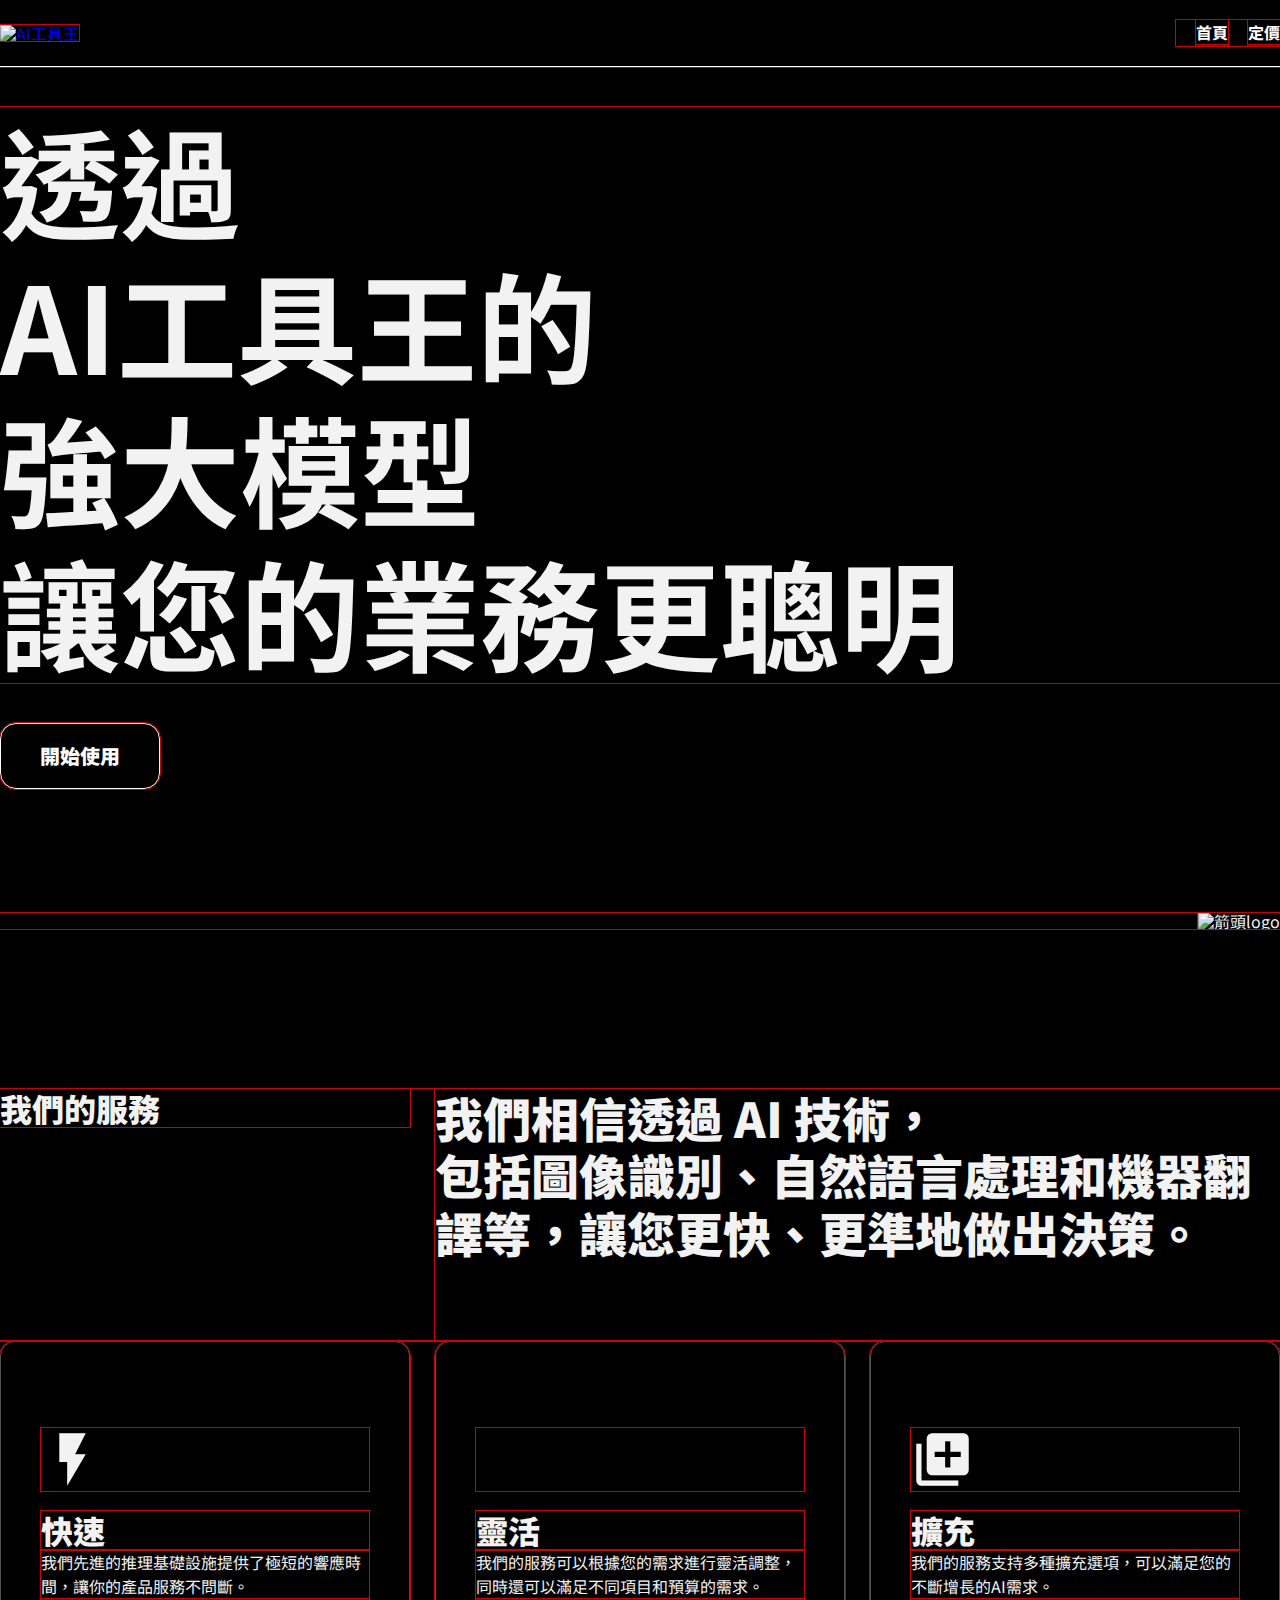
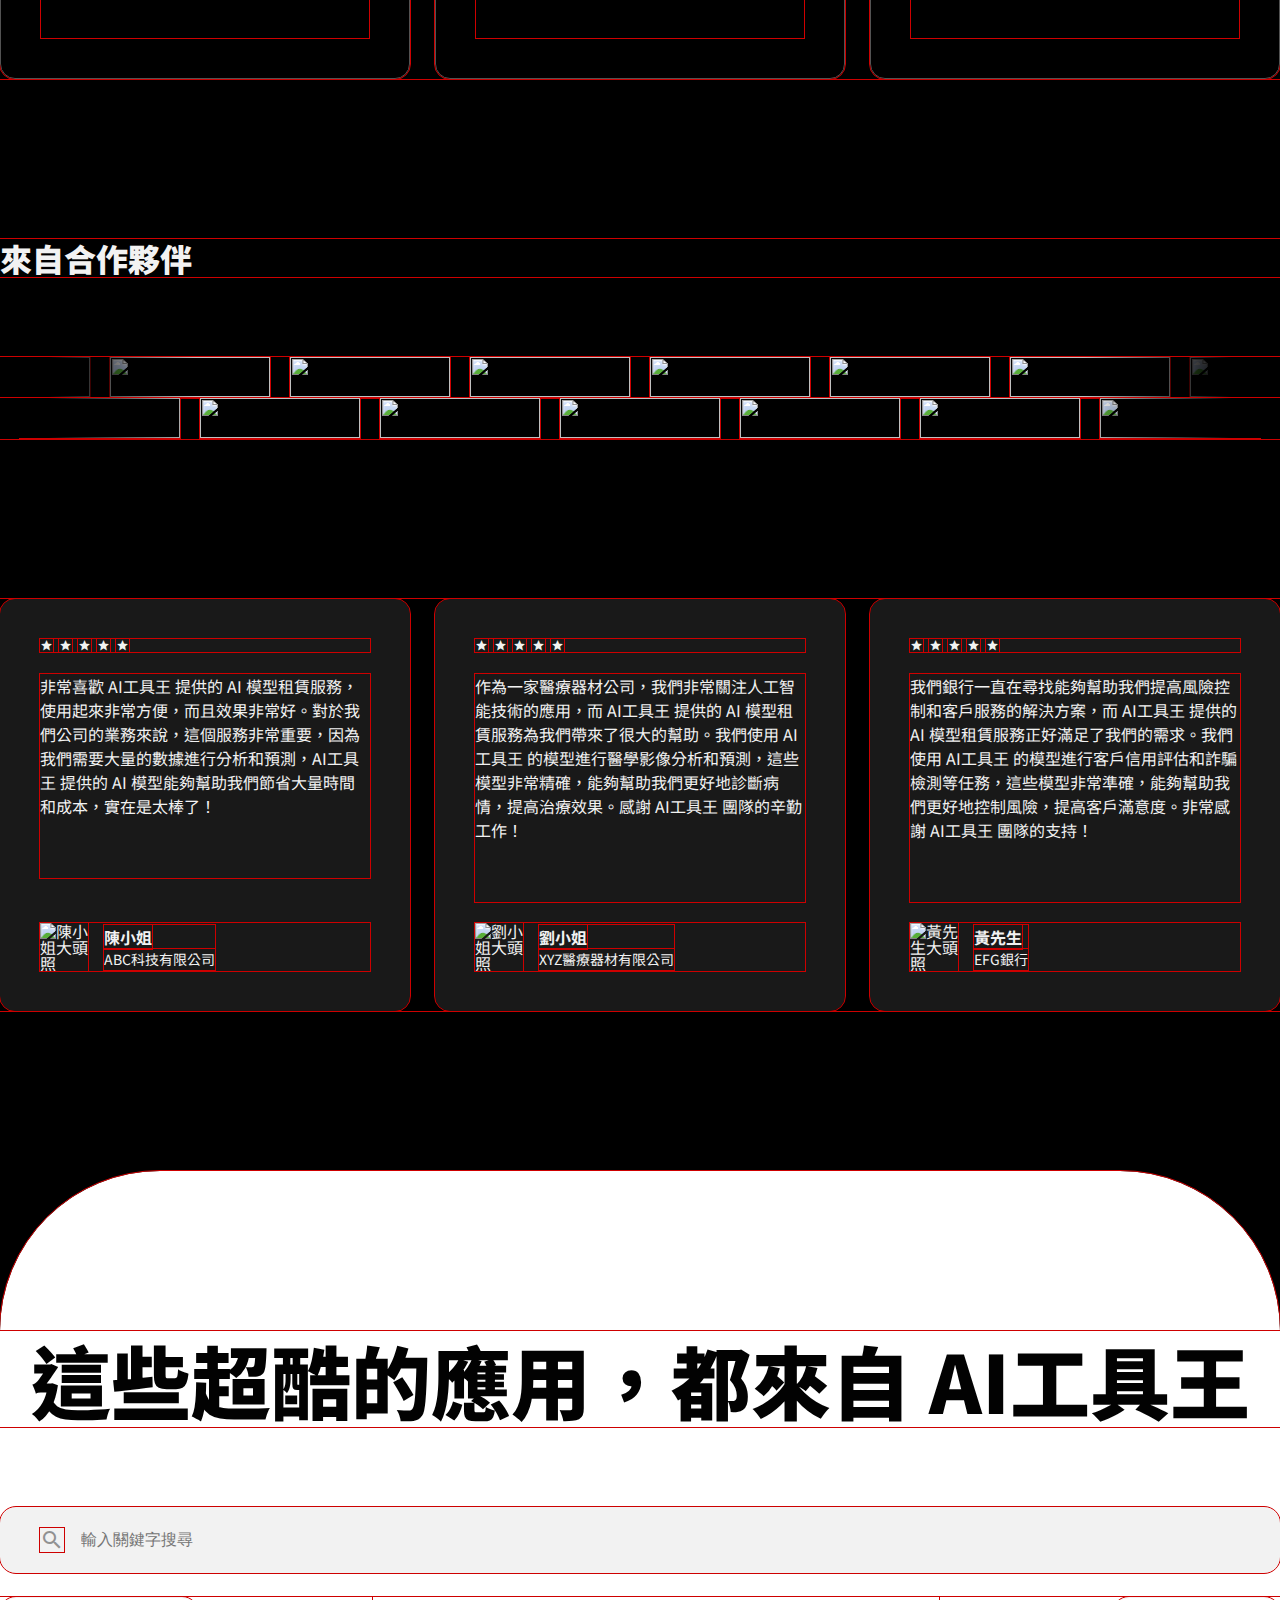
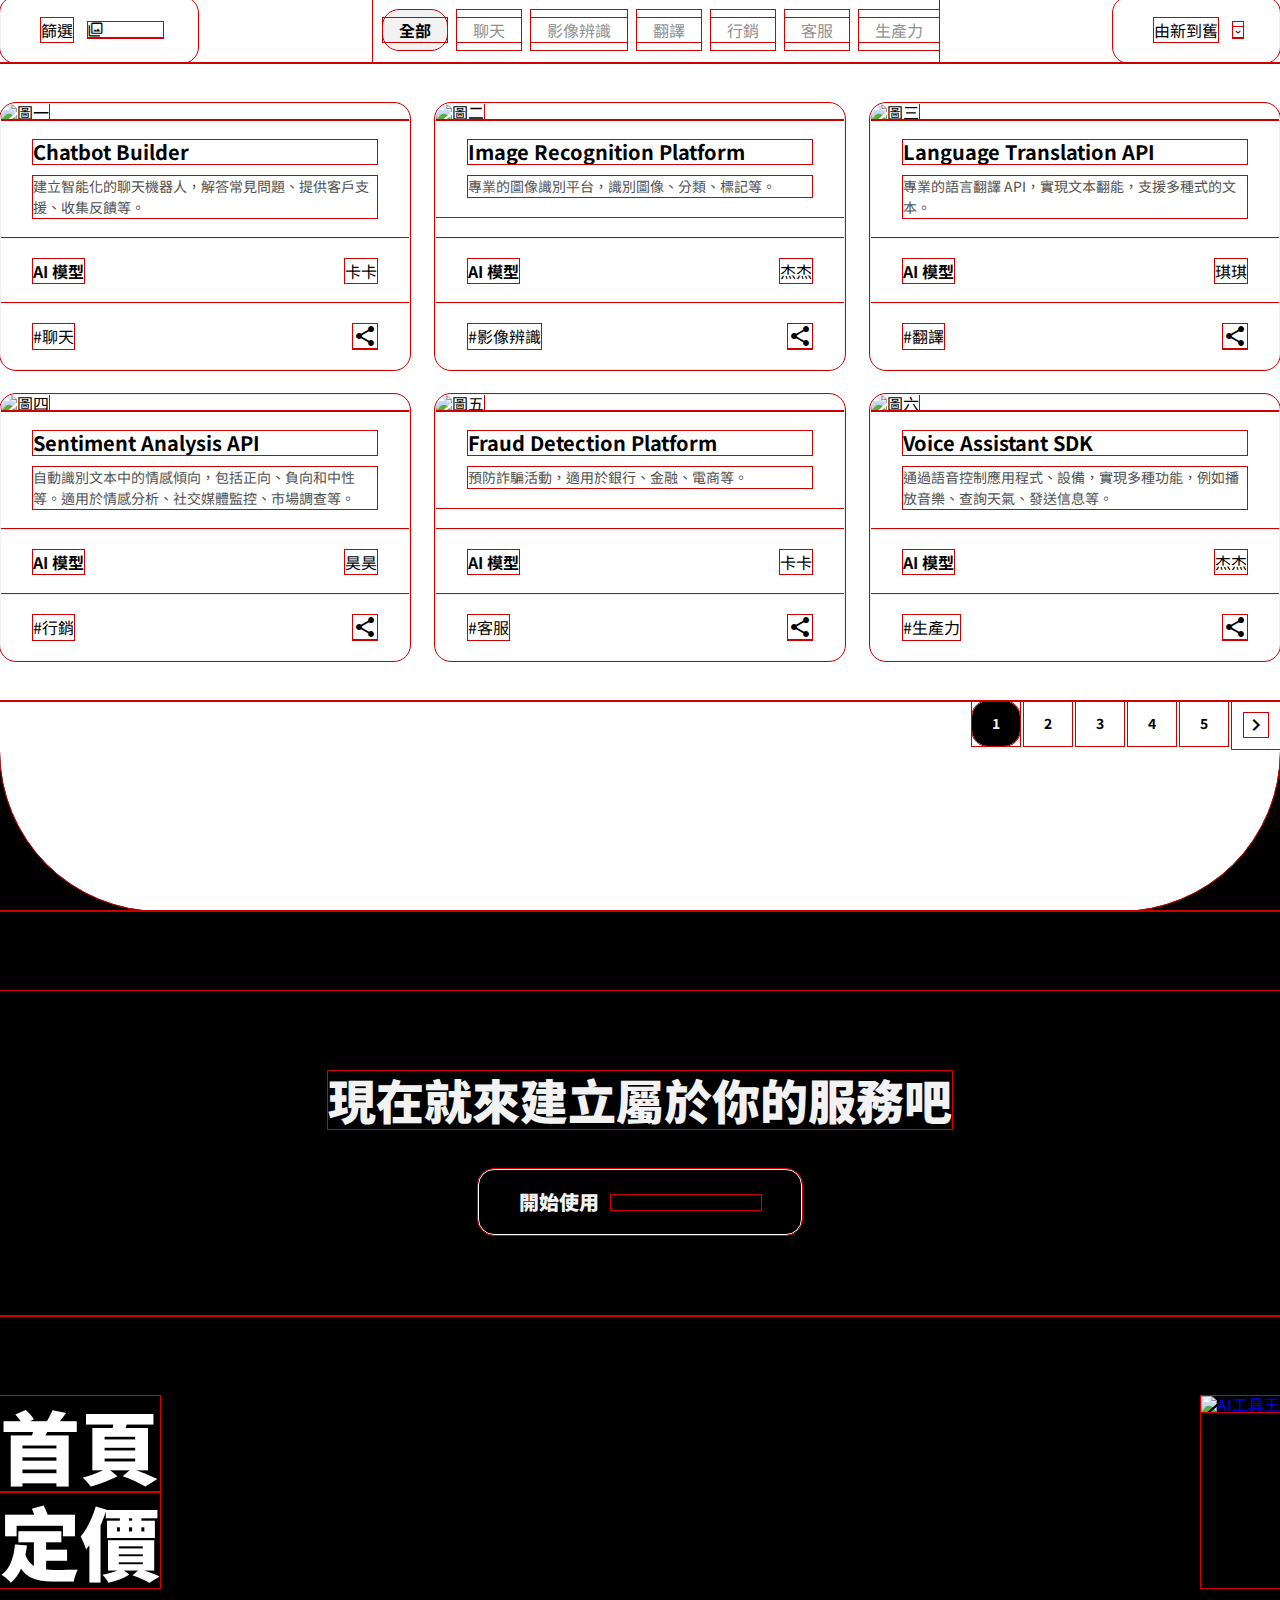
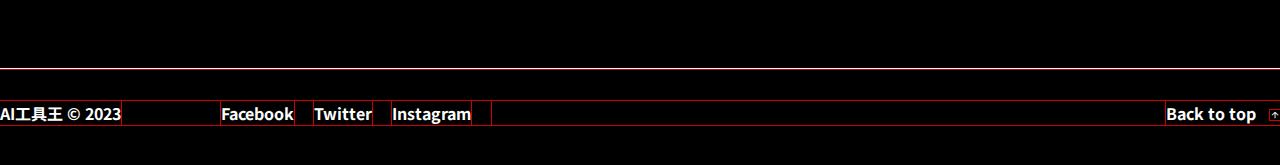
==== commit 3ad93444: "AI工具王切版二" ====
--- a/index.html
+++ b/index.html
@@ -9,7 +9,7 @@
     <meta name-"viewport"
         content="width=device-width, user-scalable=no, initial-scale=1.0, maximum-scale=1.0, minimum-scale=1.0">
     <!--響應式需加的語法-->
-    <link rel="stylesheet" href="css/style.css">
+    <link rel="stylesheet" href="css/all_style.css">
     <style>
         @import url('https://fonts.googleapis.com/css2?family=Noto+Sans+TC:wght@300;400;500;700&display=swap');
     </style>
@@ -17,29 +17,34 @@
 </head>
 
 <body>
-    <div class="container">
-        <div class="header">
-            <div class="logo">
-                <a href="#"><img src="https://raw.githubusercontent.com/ReyLin6/AI_2/main/img/logo.png" alt="AI工具王"></a>
-                <ul class="function">
-                    <li><a href="#">首頁</a></li>
-                    <li><a href="#">定價</a></li>
-                </ul>
-            </div>    
-        </div>
-        <div class="content">
-            <h2 class="slogan">透過</br>AI工具王的</br>強大模型</br>讓您的業務更聰明</h2>
-            <a class="button" href="#">開始使用</a>
-            <div class="grass mab_160">
-                <img src="https://github.com/ReyLin6/AI_2/blob/main/img/arrowhead.gif?raw=true" alt="箭頭logo">
-            </div>
-            <div class="sever">
+    <div class="wrap">
+        <div class="container">
+            <div class="header">
+                <div class="logo">
+                    <a href="#"><img src="https://raw.githubusercontent.com/ReyLin6/AI_2/main/img/logo.png"
+                            alt="AI工具王"></a>
+                    <ul class="navbar">
+                        <li><a href="#">首頁</a></li>
+                        <li><a href="#">定價</a></li>
+                    </ul>
+                </div>
+            </div>
+            <div class="header_content">
+                <h2 class="slogan">透過</br>AI工具王的</br>強大模型</br>讓您的業務更聰明</h2>
+                <a class="button" href="#開始使用">開始使用</a>
+                <div class="grass"><!--mab_160-->
+                    <img src="https://github.com/ReyLin6/AI_2/blob/main/img/arrowhead.gif?raw=true" alt="箭頭logo">
+                </div>
+            </div>
+        </div>
+        <div class="container_service">
+            <div class="service">
                 <h2>我們的服務</h2>
                 <p>我們相信透過 AI 技術，</br>包括圖像識別、自然語言處理和機器翻譯等，讓您更快、更準地做出決策。</p>
             </div>
-            <ul class="sever_features">
+            <ul class="service_features">
                 <li class="features">
-                    <span class="material-icons mat_46 ">flash_on</span>
+                    <span class="material-icons mat_46">flash_on</span>
                     <div class="features_text mab_auto">
                         <h2>快速</h2>
                         <p>我們先進的推理基礎設施提供了極短的響應時間，讓你的產品服務不問斷。</p>
@@ -54,37 +59,51 @@
                 </li>
                 <li class="features">
                     <span class="material-icons mat_46">library_add</span>
-                    <div class="features_text mab_auto ">
+                    <div class="features_text mab_auto">
                         <h2>擴充</h2>
                         <p>我們的服務支持多種擴充選項，可以滿足您的不斷增長的AI需求。</p>
                     </div>
                 </li>
             </ul>
+        </div>
+        <div class="container_partner">
             <div class="partner">
                 <h2>來自合作夥伴</h2>
                 <ul class="partner_firm">
-                    <li><img src="https://raw.githubusercontent.com/ReyLin6/AI_2/b226b5012801dfc7ff166e987b8e130ca5533a6c/img/enterprise.png" alt=""></li>
-                    <li><img src="https://raw.githubusercontent.com/ReyLin6/AI_2/b226b5012801dfc7ff166e987b8e130ca5533a6c/img/enterprise1.png" alt=""></li>
-                    <li><img src="https://raw.githubusercontent.com/ReyLin6/AI_2/b226b5012801dfc7ff166e987b8e130ca5533a6c/img/enterprise2.png" alt=""></li>
-                    <li><img src="https://raw.githubusercontent.com/ReyLin6/AI_2/b226b5012801dfc7ff166e987b8e130ca5533a6c/img/enterprise3.png" alt=""></li>
-                    <li><img src="https://raw.githubusercontent.com/ReyLin6/AI_2/b226b5012801dfc7ff166e987b8e130ca5533a6c/img/enterprise4.png" alt=""></li>
-                    <li><img src="https://raw.githubusercontent.com/ReyLin6/AI_2/b226b5012801dfc7ff166e987b8e130ca5533a6c/img/enterprise5.png" alt=""></li>
-                    <li><img src="https://raw.githubusercontent.com/ReyLin6/AI_2/b226b5012801dfc7ff166e987b8e130ca5533a6c/img/enterprise6.png" alt=""></li>
-                    <li><img src="https://raw.githubusercontent.com/ReyLin6/AI_2/b226b5012801dfc7ff166e987b8e130ca5533a6c/img/enterprise1.png" alt=""></li>
-
+                    <li><img src="https://raw.githubusercontent.com/ReyLin6/AI_2/b226b5012801dfc7ff166e987b8e130ca5533a6c/img/enterprise.png"
+                            alt=""></li>
+                    <li><img src="https://raw.githubusercontent.com/ReyLin6/AI_2/b226b5012801dfc7ff166e987b8e130ca5533a6c/img/enterprise1.png"
+                            alt=""></li>
+                    <li><img src="https://raw.githubusercontent.com/ReyLin6/AI_2/b226b5012801dfc7ff166e987b8e130ca5533a6c/img/enterprise2.png"
+                            alt=""></li>
+                    <li><img src="https://raw.githubusercontent.com/ReyLin6/AI_2/b226b5012801dfc7ff166e987b8e130ca5533a6c/img/enterprise3.png"
+                            alt=""></li>
+                    <li><img src="https://raw.githubusercontent.com/ReyLin6/AI_2/b226b5012801dfc7ff166e987b8e130ca5533a6c/img/enterprise4.png"
+                            alt=""></li>
+                    <li><img src="https://raw.githubusercontent.com/ReyLin6/AI_2/b226b5012801dfc7ff166e987b8e130ca5533a6c/img/enterprise5.png"
+                            alt=""></li>
+                    <li><img src="https://raw.githubusercontent.com/ReyLin6/AI_2/b226b5012801dfc7ff166e987b8e130ca5533a6c/img/enterprise6.png"
+                            alt=""></li>
+                    <li><img src="https://raw.githubusercontent.com/ReyLin6/AI_2/b226b5012801dfc7ff166e987b8e130ca5533a6c/img/enterprise1.png"
+                            alt=""></li>
                 </ul>
                 <ul class="partner_firm">
-                    <li><img src="https://raw.githubusercontent.com/ReyLin6/AI_2/b226b5012801dfc7ff166e987b8e130ca5533a6c/img/enterprise7.png" alt=""></li>
-                    <li><img src="https://raw.githubusercontent.com/ReyLin6/AI_2/b226b5012801dfc7ff166e987b8e130ca5533a6c/img/enterprise8.png" alt=""></li>
-                    <li><img src="https://raw.githubusercontent.com/ReyLin6/AI_2/b226b5012801dfc7ff166e987b8e130ca5533a6c/img/enterprise9.png" alt=""></li>
-                    <li><img src="https://raw.githubusercontent.com/ReyLin6/AI_2/b226b5012801dfc7ff166e987b8e130ca5533a6c/img/enterprise5.png" alt=""></li>
-                    <li><img src="https://raw.githubusercontent.com/ReyLin6/AI_2/b226b5012801dfc7ff166e987b8e130ca5533a6c/img/enterprise11.png" alt=""></li>
-                    <li><img src="https://raw.githubusercontent.com/ReyLin6/AI_2/b226b5012801dfc7ff166e987b8e130ca5533a6c/img/enterprise12.png" alt=""></li>
-                    <li><img src="https://raw.githubusercontent.com/ReyLin6/AI_2/b226b5012801dfc7ff166e987b8e130ca5533a6c/img/enterprise7.png" alt=""></li> 
-
-                </ul>                
-            </div>
-            
+                    <li><img src="https://raw.githubusercontent.com/ReyLin6/AI_2/b226b5012801dfc7ff166e987b8e130ca5533a6c/img/enterprise7.png"
+                            alt=""></li>
+                    <li><img src="https://raw.githubusercontent.com/ReyLin6/AI_2/b226b5012801dfc7ff166e987b8e130ca5533a6c/img/enterprise8.png"
+                            alt=""></li>
+                    <li><img src="https://raw.githubusercontent.com/ReyLin6/AI_2/b226b5012801dfc7ff166e987b8e130ca5533a6c/img/enterprise9.png"
+                            alt=""></li>
+                    <li><img src="https://raw.githubusercontent.com/ReyLin6/AI_2/b226b5012801dfc7ff166e987b8e130ca5533a6c/img/enterprise5.png"
+                            alt=""></li>
+                    <li><img src="https://raw.githubusercontent.com/ReyLin6/AI_2/b226b5012801dfc7ff166e987b8e130ca5533a6c/img/enterprise11.png"
+                            alt=""></li>
+                    <li><img src="https://raw.githubusercontent.com/ReyLin6/AI_2/b226b5012801dfc7ff166e987b8e130ca5533a6c/img/enterprise12.png"
+                            alt=""></li>
+                    <li><img src="https://raw.githubusercontent.com/ReyLin6/AI_2/b226b5012801dfc7ff166e987b8e130ca5533a6c/img/enterprise7.png"
+                            alt=""></li>
+                </ul>
+            </div>
             <ul class="recommentul">
                 <li class="comment">
                     <div class="star">
@@ -94,15 +113,18 @@
                         <span class="material-icons">star</span>
                         <span class="material-icons">star</span>
                     </div>
-                    <p class="comment_text">非常喜歡 AI工具王 提供的 AI 模型租賃服務，使用起來非常方便，而且效果非常好。對於我們公司的業務來說，這個服務非常重要，因為我們需要大量的數據進行分析和預測，AI工具王 提供的 AI 模型能夠幫助我們節省大量時間和成本，實在是太棒了！
+                    <p class="comment_text">非常喜歡 AI工具王 提供的 AI
+                        模型租賃服務，使用起來非常方便，而且效果非常好。對於我們公司的業務來說，這個服務非常重要，因為我們需要大量的數據進行分析和預測，AI工具王 提供的 AI
+                        模型能夠幫助我們節省大量時間和成本，實在是太棒了！
                     </p>
                     <div class="recommender">
-                        <img src="https://raw.githubusercontent.com/ReyLin6/AI_2/b226b5012801dfc7ff166e987b8e130ca5533a6c/img/avatar3.png" alt="陳小姐大頭照">
+                        <img src="https://raw.githubusercontent.com/ReyLin6/AI_2/b226b5012801dfc7ff166e987b8e130ca5533a6c/img/avatar3.png"
+                            alt="陳小姐大頭照">
                         <div class="recommender_text">
                             <span>陳小姐</span>
                             <p>ABC科技有限公司</p>
                         </div>
-                    </div>                     
+                    </div>
                 </li>
                 <li class="comment">
                     <div class="star">
@@ -112,15 +134,17 @@
                         <span class="material-icons">star</span>
                         <span class="material-icons">star</span>
                     </div>
-                    <p class="comment_text">作為一家醫療器材公司，我們非常關注人工智能技術的應用，而 AI工具王 提供的 AI 模型租賃服務為我們帶來了很大的幫助。我們使用 AI工具王 的模型進行醫學影像分析和預測，這些模型非常精確，能夠幫助我們更好地診斷病情，提高治療效果。感謝 AI工具王 團隊的辛勤工作！
+                    <p class="comment_text">作為一家醫療器材公司，我們非常關注人工智能技術的應用，而 AI工具王 提供的 AI 模型租賃服務為我們帶來了很大的幫助。我們使用 AI工具王
+                        的模型進行醫學影像分析和預測，這些模型非常精確，能夠幫助我們更好地診斷病情，提高治療效果。感謝 AI工具王 團隊的辛勤工作！
                     </p>
                     <div class="recommender">
-                        <img src="https://raw.githubusercontent.com/ReyLin6/AI_2/b226b5012801dfc7ff166e987b8e130ca5533a6c/img/avatar1.png" alt="劉小姐大頭照">
+                        <img src="https://raw.githubusercontent.com/ReyLin6/AI_2/b226b5012801dfc7ff166e987b8e130ca5533a6c/img/avatar1.png"
+                            alt="劉小姐大頭照">
                         <div class="recommender_text">
                             <span>劉小姐</span>
                             <p>XYZ醫療器材有限公司</p>
                         </div>
-                    </div>                     
+                    </div>
                 </li>
                 <li class="comment">
                     <div class="star">
@@ -130,21 +154,197 @@
                         <span class="material-icons">star</span>
                         <span class="material-icons">star</span>
                     </div>
-                    <p class="comment_text">作為一家醫療器材公司，我們非常關注人工智能技術的應用，而 AI工具王 提供的 AI 模型租賃服務為我們帶來了很大的幫助。我們使用 AI工具王 的模型進行醫學影像分析和預測，這些模型非常精確，能夠幫助我們更好地診斷病情，提高治療效果。感謝 AI工具王 團隊的辛勤工作！
+                    <p class="comment_text">我們銀行一直在尋找能夠幫助我們提高風險控制和客戶服務的解決方案，而 AI工具王 提供的 AI 模型租賃服務正好滿足了我們的需求。我們使用 AI工具王
+                        的模型進行客戶信用評估和詐騙檢測等任務，這些模型非常準確，能夠幫助我們更好地控制風險，提高客戶滿意度。非常感謝 AI工具王 團隊的支持！
                     </p>
                     <div class="recommender">
-                        <img src="https://raw.githubusercontent.com/ReyLin6/AI_2/b226b5012801dfc7ff166e987b8e130ca5533a6c/img/avatar2.png" alt="黃先生大頭照">
+                        <img src="https://raw.githubusercontent.com/ReyLin6/AI_2/b226b5012801dfc7ff166e987b8e130ca5533a6c/img/avatar2.png"
+                            alt="黃先生大頭照">
                         <div class="recommender_text">
                             <span>黃先生</span>
                             <p>EFG銀行</p>
                         </div>
-                    </div>                     
-                </li>                                                       
-            </ul>
-
-        </div>
-  
-        </div>
+                    </div>
+                </li>
+            </ul>
+        </div>
+    </div>
+    <div class="container_main">
+        <div class="main">
+            <h2>這些超酷的應用，都來自 AI工具王</h2>
+            <form class="search">
+                <span class="material-icons">search</span>
+                <input class="search_bar" type="text" name="search" placeholder="輸入關鍵字搜尋">
+            </form>
+            <div class="function">
+                <div class="filiter">
+                    <a class="filiter_but" href="#篩選">篩選</a>
+                    <a href="#filter_alt"><span class="material-icons">filter_alt</span></a>
+                </div>
+                <ul class="function_menu">
+                    <li><a class="menu_item menu_but" href="#全部">全部</a></li>
+                    <li><a class="menu_item" href="#聊天">聊天</a></li>
+                    <li><a class="menu_item" href="#影像辨識">影像辨識</a></li>
+                    <li><a class="menu_item" href="#翻譯">翻譯</a></li>
+                    <li><a class="menu_item" href="#行銷">行銷</a></li>
+                    <li><a class="menu_item" href="#客服">客服</a></li>
+                    <li><a class="menu_item" href="#生產力">生產力</a></li>
+                </ul>
+                <div class="filiter_list">
+                    <a class="list_but" href="#由新到舊">由新到舊</a>
+                    <a href="#expand_more"><span class="material-icons">expand_more</span></a>
+                </div>
+            </div>
+            <ul class="tools">
+                <li class="card">
+                    <div class="ovher">
+                        <img src="https://raw.githubusercontent.com/ReyLin6/AI_2/b226b5012801dfc7ff166e987b8e130ca5533a6c/img/tool1.png"
+                        alt="圖一">
+                    </div>                   
+                    <div class="pa_L mab_auto">
+                        <h3 class="ma_b">Chatbot Builder</h3>
+                        <p class="c_g">建立智能化的聊天機器人，解答常見問題、提供客戶支援、收集反饋等。</p>
+                    </div>
+                    <div class="item pa_L">
+                        <p>AI 模型</p>
+                        <span>卡卡</span>
+                    </div>
+                    <div class="item2 pa_L">
+                        <p>#聊天</p>
+                        <a href="#">
+                            <span class="material-icons">share</span>
+                        </a>
+                    </div>
+                </li>
+                <li class="card">
+                    <div class="ovher">
+                        <img src="https://raw.githubusercontent.com/ReyLin6/AI_2/b226b5012801dfc7ff166e987b8e130ca5533a6c/img/tool2.png"
+                        alt="圖二">
+                    </div>                   
+                    <div class="pa_L mab_auto">
+                        <h3 class="ma_b">Image Recognition Platform</h3>
+                        <p class="c_g">專業的圖像識別平台，識別圖像、分類、標記等。</p>
+                    </div>
+                    <div class="item pa_L">
+                        <p>AI 模型</p>
+                        <span>杰杰</span>
+                    </div>
+                    <div class="item2 pa_L">
+                        <p>#影像辨識</p>
+                        <a href="#">
+                            <span class="material-icons">share</span>
+                        </a>
+                    </div>
+                </li>
+                <li class="card">
+                    <div class="ovher">                    
+                        <img src="https://raw.githubusercontent.com/ReyLin6/AI_2/b226b5012801dfc7ff166e987b8e130ca5533a6c/img/tool3.png"
+                        alt="圖三">
+                    </div>
+                    <div class="pa_L mab_auto">
+                        <h3 class="ma_b">Language Translation API</h3>
+                        <p class="c_g">專業的語言翻譯 API，實現文本翻能，支援多種式的文本。</p>
+                    </div>
+                    <div class="item pa_L">
+                        <p>AI 模型</p>
+                        <span>琪琪</span>
+                    </div>
+                    <div class="item2 pa_L">
+                        <p>#翻譯</p>
+                        <a href="#">
+                            <span class="material-icons">share
+                            </span>
+                        </a>
+                    </div>
+                </li>
+                <li class="card">
+                    <div class="ovher">
+                        <img src="https://raw.githubusercontent.com/ReyLin6/AI_2/b226b5012801dfc7ff166e987b8e130ca5533a6c/img/tool4.png"
+                            alt="圖四">
+                    </div>
+                    <div class="pa_L mab_auto">
+                        <h3 class="ma_b">Sentiment Analysis API</h3>
+                        <p class="c_g">自動識別文本中的情感傾向，包括正向、負向和中性等。適用於情感分析、社交媒體監控、市場調查等。</p>
+                    </div>
+                    <div class="item pa_L">
+                        <p>AI 模型</p>
+                        <span>昊昊</span>
+                    </div>
+                    <div class="item2 pa_L">
+                        <p>#行銷</p>
+                        <a href="#"><span class="material-icons">share</span></a>
+                    </div>
+                </li>
+                <li class="card">
+                    <div class="ovher">
+                        <img src="https://raw.githubusercontent.com/ReyLin6/AI_2/b226b5012801dfc7ff166e987b8e130ca5533a6c/img/tool5.png"
+                            alt="圖五">
+                    </div>
+                    <div class="pa_L mab_auto">
+                        <h3 class="ma_b">Fraud Detection Platform</h3>
+                        <p class="c_g">預防詐騙活動，適用於銀行、金融、電商等。</p>
+                    </div>
+                    <div class="item pa_L">
+                        <p>AI 模型</p>
+                        <span>卡卡</span>
+                    </div>
+                    <div class="item2 pa_L">
+                        <p>#客服</p>
+                        <a href="#"><span class="material-icons">share</span></a>
+                    </div>
+                </li>
+                <li class="card">
+                    <div class="ovher">
+                        <img src="https://raw.githubusercontent.com/ReyLin6/AI_2/b226b5012801dfc7ff166e987b8e130ca5533a6c/img/tool6.png"
+                            alt="圖六">
+                    </div>
+                    <div class="pa_L mab_auto">
+                        <h3 class="ma_b">Voice Assistant SDK</h3>
+                        <p class="c_g">通過語音控制應用程式、設備，實現多種功能，例如播放音樂、查詢天氣、發送信息等。</p>
+                    </div>
+                    <div class="item pa_L">
+                        <p>AI 模型</p>
+                        <span>杰杰</span>
+                    </div>
+                    <div class="item2 pa_L">
+                        <p>#生產力</p>
+                        <a href="#"><span class="material-icons">share</span></a>
+                    </div>
+                </li>
+            </ul>
+            <ul class="page">
+                <li><a class="page_nb page_but" href="#1">1</a></li>
+                <li><a class="page_nb" href="#2">2</a></li>
+                <li><a class="page_nb" href="#3">3</a></li>
+                <li><a class="page_nb" href="#4">4</a></li>
+                <li><a class="page_nb" href="#5">5</a></li>
+                <li><a class="page_icons" href="#"><span class="material-icons">navigate_next</span></a></li>
+            </ul>
+        </div>
+    </div>
+    <div class="container_footer">
+        <div class="footer_sever">
+            <h2>現在就來建立屬於你的服務吧</h2>
+            <a class="footer_buttons" href="#開始使用">開始使用<span class="material-icons">north_east</span></a>
+        </div>
+        <div class="footer_nav">
+            <div class="nav_item">            
+                <a href="#">首頁</a>
+                <a href="#定價">定價</a>
+            </div>
+            <a href="#AI工具王"><img src="https://raw.githubusercontent.com/ReyLin6/AI_2/main/img/logo.png" alt="AI工具王"></a>
+        </div>
+        <div class="footer">
+            <span class="copyright">AI工具王 © 2023</span>
+            <ul class="community">
+                <li class="community_item"><a href="#Facebook">Facebook</a></li>
+                <li class="community_item"><a href="#Twitter">Twitter</a></li>
+                <li class="community_item"><a href="#Instagram">Instagram</a></li>
+            </ul>
+            <a class="bktop" href="#">Back to top<span class="material-icons ">arrow_upward</span></a>
+        </div>        
+    </div>
+
 
 </body>
 
--- a/css/all_style.css
+++ b/css/all_style.css
@@ -0,0 +1,601 @@
+/* http://meyerweb.com/eric/tools/css/reset/ 
+   v2.0 | 20110126
+   License: none (public domain)
+*/
+
+html, body, div, span, applet, object, iframe,
+h1, h2, h3, h4, h5, h6, p, blockquote, pre,
+a, abbr, acronym, address, big, cite, code,
+del, dfn, em, img, ins, kbd, q, s, samp,
+small, strike, strong, sub, sup, tt, var,
+b, u, i, center,
+dl, dt, dd, ol, ul, li,
+fieldset, form, label, legend,
+table, caption, tbody, tfoot, thead, tr, th, td,
+article, aside, canvas, details, embed, 
+figure, figcaption, footer, header, hgroup, 
+menu, nav, output, ruby, section, summary,
+time, mark, audio, video {
+	margin: 0;
+	padding: 0;
+	border: 0;
+	font-size: 100%;
+	font: inherit;
+	vertical-align: baseline;
+}
+/* HTML5 display-role reset for older browsers */
+article, aside, details, figcaption, figure, 
+footer, header, hgroup, menu, nav, section {
+	display: block;
+}
+body {
+	line-height: 1;
+}
+ol, ul {
+	list-style: none;
+}
+blockquote, q {
+	quotes: none;
+}
+blockquote:before, blockquote:after,
+q:before, q:after {
+	content: '';
+	content: none;
+}
+table {
+	border-collapse: collapse;
+	border-spacing: 0;
+}
+
+* {
+    outline: 1px solid #CE0000;
+}
+
+*,*::before,*::after {
+    box-sizing: border-box;
+}
+
+body {
+    background: #000;
+}
+
+.wrap {
+    max-width: 1296px;/*響應式*/
+    margin: 0 auto;
+    font-family: 'Noto Sans TC', sans-serif;
+    color: #F2F2F2;
+}
+.logo {
+    display: flex;
+    justify-content: space-between;
+    align-items: center;
+    padding: 20px 0;
+    border-bottom: 1px solid #fff;
+}
+.logo img {
+    max-width: 188px;
+}
+.navbar {
+    display: flex;
+    justify-content: space-between;
+    align-items: center;/*sever不要設 3個表格會不能對齊*/
+}
+.navbar li {
+    margin-left: 20px;
+}
+.navbar a {
+    text-decoration: none;
+    color: #fff;
+    font-weight: 700;
+    font-size: 16px;
+    line-height: 160%;
+}
+.slogan {
+    font-size: 120px;
+    font-weight: bold;
+    line-height: 120%;
+    margin: 40px 0;
+}
+.button {
+    width: 160px;
+    color: #fff;
+    display: block;
+    text-align: center;
+    text-decoration: none;
+    /*width: 80px;*/
+    border: 1px solid #fff;
+    border-radius: 16px;
+    margin-bottom: 124px;
+    padding: 20px 30px;
+    font-size: 20px;
+    font-weight: 900;
+    line-height: 120%;    
+}
+.button:hover{
+    background: #fff;
+    color: #000;
+}
+.grass {
+    display: flex;
+    justify-content: flex-end;
+}
+.grass img {
+    max-width: 540px;
+}
+
+/*我們的服務*/
+.container, .container_service{
+    margin-bottom: 160px;
+}
+
+.service {
+    display: flex;
+    justify-content: space-between;
+    align-items: flex-start;
+    font-weight: 900;
+}
+.service h2{
+    width: 32%;
+    /*width: 414px;*/
+    font-size: 32px;
+    line-height: 120%;    
+    /*flex: auto;*/
+}
+.service p{
+    width: 66%;
+    /*width: 856px;*/
+    font-size: 48px;
+    padding-bottom: 80px;
+    line-height: 120%;  
+}
+
+.service_features{
+    display: flex;
+    justify-content: space-between;    
+}
+
+.features {
+    width: 32%;
+    display: flex;
+    flex-direction: column;
+    border: 1px solid #525252;
+    border-radius: 15px;
+    padding: 40px;   
+}
+
+.features span {
+    /*width: 30px;*/
+    font-size: 63px;
+}
+.features_text, .partner h2{
+    font-size: 32px;
+    margin: 20px 0;
+    font-weight: 900;
+    line-height: 120%;
+}
+.features_text p{
+    margin-bottom: 40px;
+    font-size: 16px;
+    line-height: 150%;
+    font-weight: 400;
+}
+
+/*來自夥伴+廠商logo*/
+.partner h2{
+    margin-bottom:80px;    
+}
+.partner_firm {
+    display: flex;
+    gap: 20px;
+    position: relative;
+    overflow: hidden;/*隱藏超出的文字或圖片*/
+    justify-content: center;     
+    /*background-size: cover;/*cover>背景圖不變形,寬高等,必要時局部裁切
+    background-repeat: repeat;/*圖片水平重複且會被裁切*/        
+}
+
+/*背景遮罩+漸層效果*/ 
+.partner_firm::before{
+    content: ""; 
+    width: 196px;
+    height: 40px;
+    background: linear-gradient(to right, rgba(0,0,0,1) 0%, rgba(0,0,0,1) 25%, rgba(255,255,255,0) 100%);
+    position: absolute;
+    left: 0;/*靠左*/
+    top: 0;
+}
+.partner_firm::after{
+    content: ""; 
+    width: 196px;
+    height: 40px;
+    background: linear-gradient(to left, rgba(0,0,0,1) 0%, rgba(0,0,0,1) 25%, rgba(255,255,255,0) 100%);
+    position: absolute;
+    right: 0;/*靠右*/
+    top: 0;   
+}
+.partner_firm img{
+    width: 160px;
+    height: 40px;   
+}
+
+/*評論星星區*/
+.recommentul{
+    display: flex;
+    justify-content: space-between;
+    margin: 160px 0;
+}
+.comment{
+    width: 32%;
+    /*height: 400px;*/
+    display: flex;
+    flex-direction: column;
+    /*border: 1px solid #191919;*/
+    background: #191919;
+    color: #F2F2F2;
+    border-radius: 15px;
+    padding: 40px;
+}
+.star{
+    display: flex;
+    margin-bottom: 22px;  
+}
+.star span{
+    font-size: 13px;
+    margin-right: 6px;
+}
+.comment_text{
+    /*max-width: 336px;*/
+    /*height: 215px;*/
+    font-size: 16px;
+    line-height: 150%;
+    font-weight: 400;
+    padding-bottom: 60px;
+    margin-bottom: auto;
+}
+.recommender{
+    display: flex;
+    align-items: center;
+    margin-top: 21px;
+}
+.recommender img{
+    width: 48px;
+    margin-right: 16px;
+}
+.recommender_text span{
+    font-size: 16px;
+    font-weight: 700;
+    line-height: 150%;    
+}
+.recommender_text p{
+    font-size: 14px;
+    font-weight: 400;
+    line-height: 150%;   
+}
+
+/*以下網頁外框寬度為1920px 背景白的部分*/
+.container_main{
+    background: #fff;
+    border-radius: 160px;
+    padding-top: 160px;
+}
+.main{
+    max-width: 1296px;/*響應式*/
+    margin: 0 auto;
+    font-family: 'Noto Sans TC', sans-serif;
+}
+
+.main h2{
+    font-size: 80px;
+    line-height: 120%;
+    font-weight: 900;
+    text-align: center;
+    color: #020202;
+    margin-bottom: 80px;
+}
+.search{
+    background: #F2F2F2;
+    border-radius: 16px;
+    display: flex;
+    align-items: center;
+    padding: 20px 40px;
+    margin-bottom: 24px;
+}
+.search_bar{
+    width: 118px;
+    font-size: 16px;
+    line-height: 150%;
+    font-weight: 400;
+    color: #919191;
+    background: #F2F2F2;
+    border: none;/*邊框線-支援圓角設定*/
+    outline: none;/*外框線-用於表單*/
+}
+.search .material-icons{
+    color: #919191;
+    margin-right: 15px;
+}
+.function{
+    display: flex;
+    justify-content: space-between;
+    text-align: center;
+}
+.filiter{
+    display: flex;
+    align-items: center;
+    padding: 20px 34px 20px 40px;/*上右下左*/
+    border: 1px solid #F2F2F2;
+    border-radius: 16px;    
+}
+.filiter_but{
+    font-size: 16px;
+    line-height: 150%;
+    font-weight: 400;
+    text-align: center;
+    text-decoration: none;
+    color: #000;
+    margin-right: 15px;
+}
+.filiter .material-icons{
+    font-size: 15px;
+    text-decoration: none;
+    color: #000;
+}
+.function_menu{
+    display: flex;
+    justify-content: center;
+    align-items: center;
+    /*padding-right: 40px;調位置*/   
+}
+.function_menu li{
+    font-size: 16px;
+    line-height: 150%;
+    font-weight: 400;
+    margin-left: 10px;   
+}
+.menu_item{
+    color: #919191;
+    text-decoration: none;
+    padding: 8px 16px;
+    font-weight: 400;
+}
+.function_menu .menu_but {
+    background: #F2F2F2;
+    border-radius: 16px;
+    color: #000;
+    font-weight: 700;
+    /*padding: 8px 16px;*/
+    /*padding: 10px 0px 10px 0px;/*上右下左*/  
+}
+.menu_item:active, .menu_item:hover{
+    background: #F2F2F2;
+    border-radius: 16px;
+    color: #000;
+    font-weight: 700;  
+}
+.filiter_list{
+    display: flex;
+    align-items: center;
+    padding: 20px 36px 20px 40px;/*上右下左*/
+    border: 1px solid #F2F2F2;
+    border-radius: 16px;
+}
+.list_but{
+    font-size: 16px;
+    line-height: 150%;
+    font-weight: 400;
+    text-align: center;
+    color: #020202;
+    text-decoration: none;
+    margin-right: 15px;
+}
+.filiter_list .material-icons{
+    font-size: 10px;
+    text-decoration: none;
+    color: #000;
+}
+
+/*卡片區*/
+.tools{
+    display: flex;
+    justify-content: space-between;
+    flex-wrap: wrap;
+    gap: 24px;
+    padding: 40px 0px;/* 250px 0;*/
+}
+.card{
+    width: 32%;
+    /*width: 416px;*/
+    border-radius: 16px;/*圓角度數設定*/
+    border: 1px solid #F2F2F2;
+    /*margin-bottom: 24px;*/
+    overflow: hidden;/*自動隱藏超出的文字或圖片*/
+    display: flex;
+    flex-direction: column;/*這邊要用df才能讓magin:auto出現效果*/
+}
+.ovher{
+    overflow: hidden;/*圖片外要設div才能把溢出來的圖片藏起來*/
+    max-width: 100%;/*改100%就不用調整高寬*/
+}
+.ovher img:hover{
+    transform: scale(1.1);
+    transition: all 1s
+}
+.card h3{
+    font-size: 20px;
+    font-weight: bold;
+    line-height: 120%;
+}
+.card p{
+    font-size: 14px;
+    line-height: 150%;
+    font-weight: 400;
+    
+}
+.item, .item2{
+    display: flex;
+    justify-content: space-between;
+    text-align: center;
+    border-top: 1px solid #F2F2F2;
+    /*padding: 20px 32px;*/
+}
+.item p,span, .item2 p{
+    font-size: 16px;
+    line-height: 150%; 
+}
+.item p{
+    font-weight: 700;
+}
+.item2 p,.item span{
+    font-weight: 400;
+}
+.item2 .material-icons{
+    text-decoration: none;
+    color: #000;
+}
+.page{
+    display: flex;
+    align-items: flex-start;
+    justify-content: flex-end;
+    padding-bottom: 162px;
+    gap: 4px;
+}
+.page_nb, .page_icons{/*下display flex將a標籤佔滿眶內*/
+    display: flex;
+    align-items: center;
+    justify-content: center;
+    font-size: 14px;
+    line-height: 150%;
+    font-weight: 700;
+    padding: 12px;
+    width: 48px;
+    text-decoration: none;
+    color: #000;  
+}
+.page_but{
+    background: #000;
+    color: #F2F2F2;
+    border-radius: 16px;
+}
+.page_nb:hover, .page_nb:active{
+    background: #000;
+    color: #F2F2F2;
+    border-radius: 16px;
+}
+
+/*底部*/
+.container_footer{
+    max-width: 1296px;
+    margin: 0 auto;
+    font-family: 'Noto Sans TC', sans-serif;
+    color: #F2F2F2;
+    padding: 80px 0 8px;
+}
+.footer_sever{
+    display: flex;
+    flex-direction: column;
+    align-items: center;
+    justify-content: center;
+    gap: 40px;
+    padding: 80px 0px;
+    border-bottom: 1px solid #fff;
+}
+.footer_sever h2{  
+    font-size: 48px;
+    font-weight: 900;
+    line-height: 120%;
+    /*padding: 80px 0 40px;*/
+}
+.footer_buttons{
+    color: #F2F2F2;
+    display: block;
+    text-align: center;
+    text-decoration: none;
+    border: 1px solid #fff;
+    border-radius: 16px;
+    padding: 20px 40px;    
+    font-size: 20px;
+    font-weight: 900;
+    line-height: 120%; 
+}
+.footer_sever .material-icons{
+    margin-left: 12px;
+    font-size: 15px;
+   
+}
+.footer_buttons:hover{
+    background: #F2F2F2;
+    color: #000;
+}
+.footer_nav{
+    display: flex;
+    justify-content: space-between;
+    padding: 80px 0;
+    border-bottom: 1px solid #fff;
+}
+.nav_item{
+    display: flex;
+    flex-direction: column;
+}
+.nav_item a{
+    font-size: 80px;
+    font-weight: 900;
+    line-height: 120%;
+    text-decoration: none;
+    color: #FFFFFF;
+}
+.footer_nav img{
+    max-width: 188px;
+}
+.footer{
+    display: flex;
+    justify-content: space-between;
+    align-items: center;
+    font-size: 16px;
+    font-weight: 700;
+    line-height: 150%;
+    margin: 32px 0;
+}
+.community{
+    display: flex;
+    margin-right: auto;/*可靠左*/   
+}
+.community_item{
+    display: flex;
+    margin-right: 20px;   
+}
+.community_item a, .copyright, .bktop{
+    color: #FFFFFF;
+    font-weight: 700;
+    font-size: 16px;
+    line-height: 150%;
+    text-decoration: none;
+}
+.copyright{
+    margin-right: 100px;
+}
+.footer .bktop .material-icons{
+    font-size: 10px;
+    margin-left: 14px;
+}
+
+/*margin調整*/
+.mat_46 {
+    margin-top: 46px;
+}
+.mab_auto {
+    margin-bottom: auto;/*設定後會將item以後的往下推,變成像P段落有兩行字數的同等高*/
+}
+.ma_b{
+    margin-bottom: 12px;
+}
+.pa_L{
+    padding: 20px 32px;/*上下,左右*/
+}
+/*字體顏色*/
+.c_g{
+    color: #525252;
+}
+
+
+
+
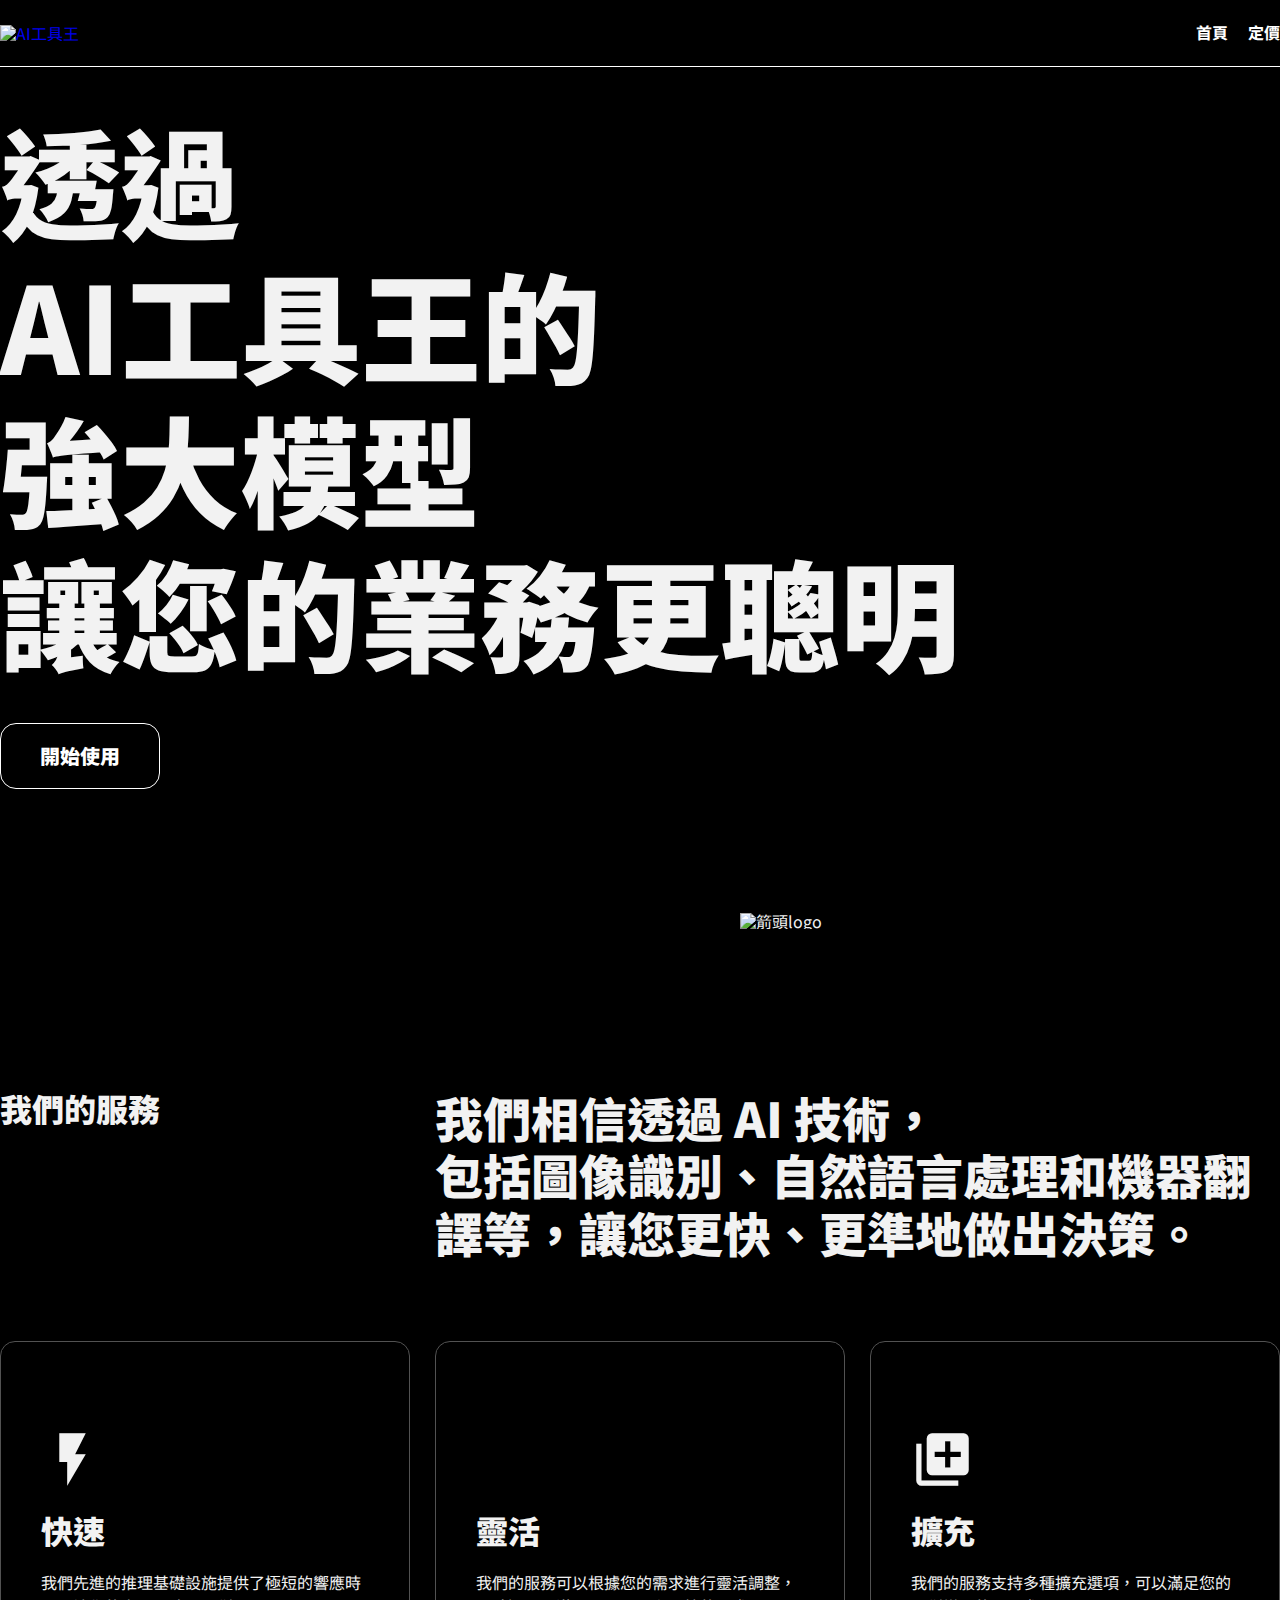
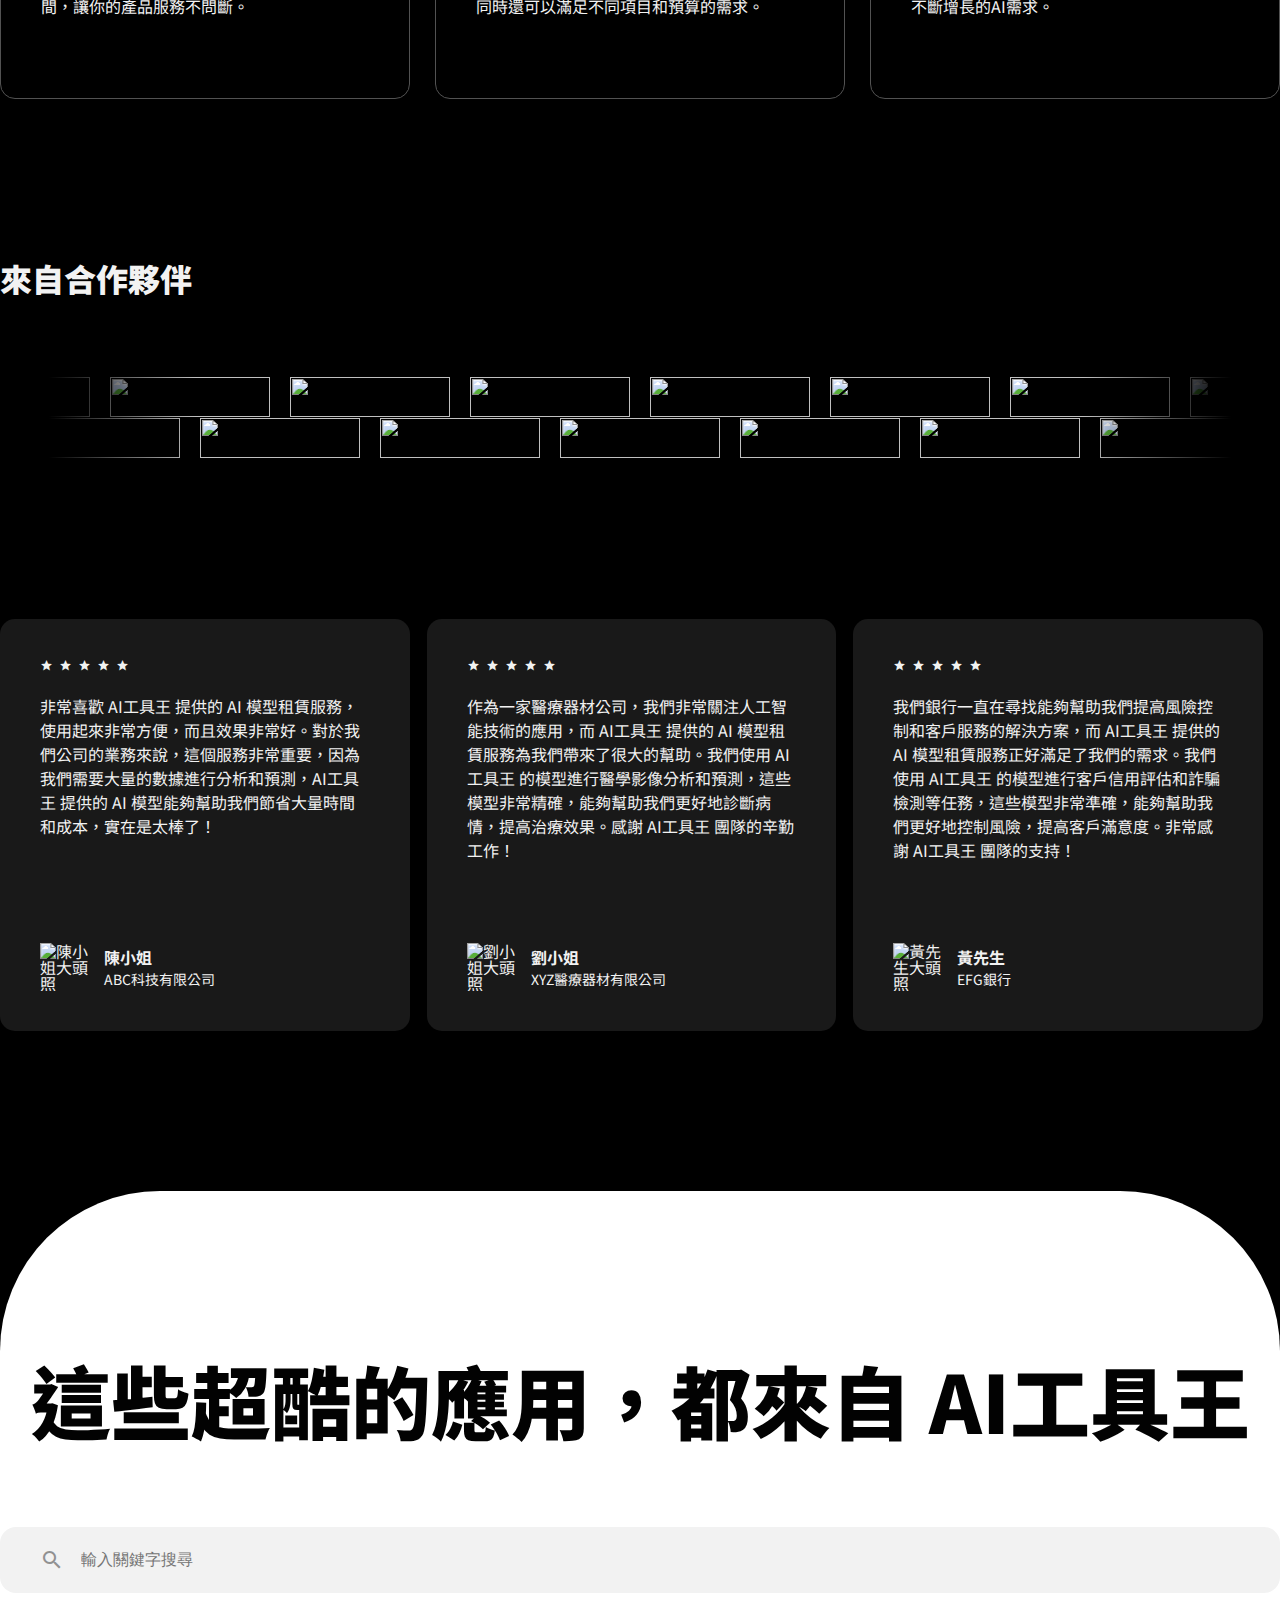
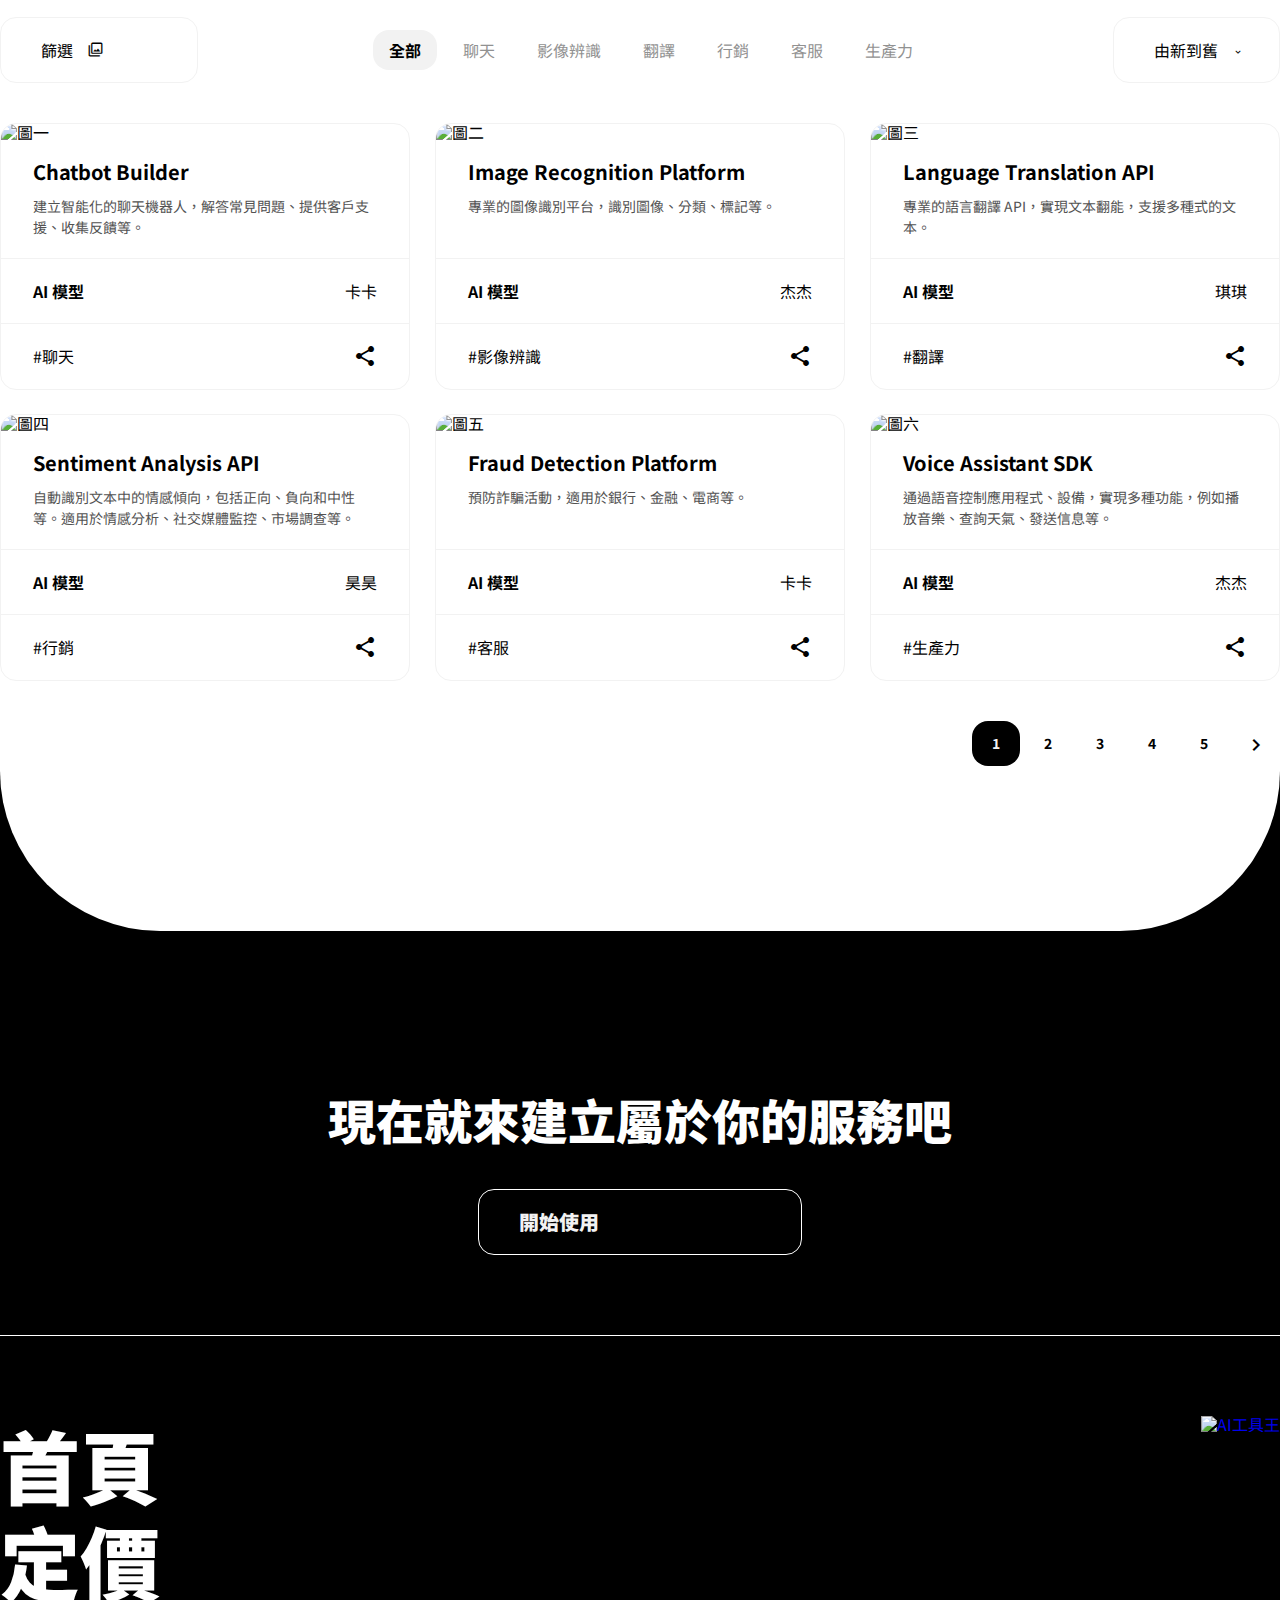
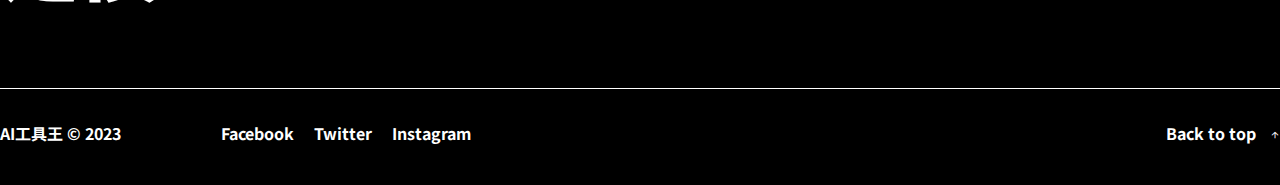
==== commit 105c4e98: "AI工具王切版二" ====
--- a/index.html
+++ b/index.html
@@ -20,9 +20,13 @@
     <div class="wrap">
         <div class="container">
             <div class="header">
-                <div class="logo">
-                    <a href="#"><img src="https://raw.githubusercontent.com/ReyLin6/AI_2/main/img/logo.png"
-                            alt="AI工具王"></a>
+                <div class="header_logo">
+                    <a href="#"><img class="logo" src="https://raw.githubusercontent.com/ReyLin6/AI_2/main/img/logo.png" alt="AI工具王">
+                    </a>
+                    <button type="button" class="navbar_btn">
+                        <span class="material-icons">menu</span>
+                    </button>
+                            
                     <ul class="navbar">
                         <li><a href="#">首頁</a></li>
                         <li><a href="#">定價</a></li>
@@ -126,7 +130,7 @@
                         </div>
                     </div>
                 </li>
-                <li class="comment">
+                <li class="comment dspnone">
                     <div class="star">
                         <span class="material-icons">star</span>
                         <span class="material-icons">star</span>
@@ -146,7 +150,7 @@
                         </div>
                     </div>
                 </li>
-                <li class="comment">
+                <li class="comment dspnone">
                     <div class="star">
                         <span class="material-icons">star</span>
                         <span class="material-icons">star</span>
@@ -166,6 +170,12 @@
                         </div>
                     </div>
                 </li>
+                <ul class="scroll">
+                    <li class="theone"><a href="#"></a></li>
+                    <li><a href="#"></a></li>
+                    <li><a href="#"></a></li>
+                </ul>
+                
             </ul>
         </div>
     </div>
@@ -332,15 +342,17 @@
                 <a href="#">首頁</a>
                 <a href="#定價">定價</a>
             </div>
-            <a href="#AI工具王"><img src="https://raw.githubusercontent.com/ReyLin6/AI_2/main/img/logo.png" alt="AI工具王"></a>
+            <a class="mabt_media" href="#AI工具王"><img src="https://raw.githubusercontent.com/ReyLin6/AI_2/main/img/logo.png" alt="AI工具王"></a>
         </div>
         <div class="footer">
-            <span class="copyright">AI工具王 © 2023</span>
-            <ul class="community">
-                <li class="community_item"><a href="#Facebook">Facebook</a></li>
-                <li class="community_item"><a href="#Twitter">Twitter</a></li>
-                <li class="community_item"><a href="#Instagram">Instagram</a></li>
-            </ul>
+            <div class="copyright"><!--為了響應式而設-->
+                <span>AI工具王 © 2023</span>
+                <ul class="community">
+                    <li class="community_item"><a href="#Facebook">Facebook</a></li>
+                    <li class="community_item"><a href="#Twitter">Twitter</a></li>
+                    <li class="community_item"><a href="#Instagram">Instagram</a></li>
+                </ul>
+            </div>           
             <a class="bktop" href="#">Back to top<span class="material-icons ">arrow_upward</span></a>
         </div>        
     </div>
--- a/css/all_style.css
+++ b/css/all_style.css
@@ -47,9 +47,9 @@
 	border-spacing: 0;
 }
 
-* {
+/** {
     outline: 1px solid #CE0000;
-}
+}*/
 
 *,*::before,*::after {
     box-sizing: border-box;
@@ -65,21 +65,60 @@
     font-family: 'Noto Sans TC', sans-serif;
     color: #F2F2F2;
 }
-.logo {
+@media (max-width: 768px){
+    .wrap {
+        max-width: 95%;
+    }
+}
+.header_logo {
     display: flex;
     justify-content: space-between;
     align-items: center;
     padding: 20px 0;
     border-bottom: 1px solid #fff;
 }
-.logo img {
-    max-width: 188px;
+@media (max-width: 768px){
+    .header_logo {
+        padding: 0;
+    }
+}
+
+.header_logo img{
+    max-width: 100%;
+    height: auto;
+}
+.logo {
+    width: 188px;
+}
+
+@media (max-width: 767px){
+    .logo{
+        padding: 28px 0;          
+    }
+}
+.navbar_btn{
+    cursor: pointer;/*指標變手指*/
+    background-color: transparent;/*背景變透明*/
+    border: 0;/*不要有外框*/
+    color: #FFFFFF;
+    display: none;/*電腦版時隱藏btn*/
+}
+.navbar_btn:hover{
+    transform: scale(1.1);
 }
 .navbar {
     display: flex;
     justify-content: space-between;
     align-items: center;/*sever不要設 3個表格會不能對齊*/
 }
+@media (max-width: 767px){
+    .navbar_btn{/*顯現btn*/
+        display: block;
+    }
+    .navbar{/*隱藏首頁與定價*/
+        display: none;
+    }
+}
 .navbar li {
     margin-left: 20px;
 }
@@ -92,9 +131,14 @@
 }
 .slogan {
     font-size: 120px;
-    font-weight: bold;
+    font-weight: 900;
     line-height: 120%;
     margin: 40px 0;
+}
+@media (max-width: 767px){
+    .slogan{
+        font-size: 48px;   
+    }
 }
 .button {
     width: 160px;
@@ -111,6 +155,11 @@
     font-weight: 900;
     line-height: 120%;    
 }
+@media (max-width: 767px){
+    .button{
+        margin-bottom: 180px;
+    }
+}
 .button:hover{
     background: #fff;
     color: #000;
@@ -120,38 +169,74 @@
     justify-content: flex-end;
 }
 .grass img {
-    max-width: 540px;
+    width: 540px;
+}
+@media (max-width: 767px){
+    .grass img{
+        max-width: 100%;
+    }
 }
 
 /*我們的服務*/
 .container, .container_service{
     margin-bottom: 160px;
 }
+@media (max-width: 767px){
+    .container, .container_service{
+        margin-bottom: 120px;
+    }
+}
 
 .service {
     display: flex;
     justify-content: space-between;
     align-items: flex-start;
     font-weight: 900;
+}
+@media (max-width: 767px){
+    .service{
+        flex-direction: column;
+    }
 }
 .service h2{
     width: 32%;
     /*width: 414px;*/
     font-size: 32px;
     line-height: 120%;    
-    /*flex: auto;*/
-}
+    font-weight: 900;
+}
+@media (max-width: 767px){
+    .service h2{
+        font-size: 20px;
+        margin-bottom: 24px;
+    }
+}
+
 .service p{
     width: 66%;
     /*width: 856px;*/
     font-size: 48px;
     padding-bottom: 80px;
-    line-height: 120%;  
+    line-height: 120%;
+    font-weight: 900;  
+}
+@media (max-width: 767px){
+    .service p{
+        font-size: 32px;
+        width: 100%;
+        padding-bottom: 48px;
+    }
 }
 
 .service_features{
     display: flex;
     justify-content: space-between;    
+}
+@media (max-width: 767px){
+    .service_features{
+        flex-direction: column;
+        gap: 12px;
+    }
 }
 
 .features {
@@ -161,6 +246,12 @@
     border: 1px solid #525252;
     border-radius: 15px;
     padding: 40px;   
+}
+@media (max-width: 767px){
+    .features{
+        width: 100%;
+        padding: 0 20px;/*上下,左右*/
+    }
 }
 
 .features span {
@@ -173,17 +264,31 @@
     font-weight: 900;
     line-height: 120%;
 }
+@media (max-width: 767px){
+    .partner h2{
+        font-size: 20px;
+    }
+}
+
 .features_text p{
     margin-bottom: 40px;
     font-size: 16px;
     line-height: 150%;
     font-weight: 400;
+    color: #F2F2F2;
+    margin-top: 20px;
 }
 
 /*來自夥伴+廠商logo*/
 .partner h2{
-    margin-bottom:80px;    
-}
+    margin-bottom: 80px;    
+}
+@media (max-width: 767px){
+    .partner h2{
+        margin-bottom: 24px;
+    }
+}
+
 .partner_firm {
     display: flex;
     gap: 20px;
@@ -192,6 +297,11 @@
     justify-content: center;     
     /*background-size: cover;/*cover>背景圖不變形,寬高等,必要時局部裁切
     background-repeat: repeat;/*圖片水平重複且會被裁切*/        
+}
+@media (max-width: 767px){
+    .partner_firm{
+        gap: 17px;
+    }
 }
 
 /*背景遮罩+漸層效果*/ 
@@ -224,6 +334,13 @@
     justify-content: space-between;
     margin: 160px 0;
 }
+@media (max-width: 767px){
+    .recommentul{
+        margin: 48px 0 156px;
+        flex-direction: column;
+    }
+}
+
 .comment{
     width: 32%;
     /*height: 400px;*/
@@ -235,6 +352,16 @@
     border-radius: 15px;
     padding: 40px;
 }
+@media (max-width: 767px){
+    .comment{
+        width: 100%;
+        padding: 20px;
+    }
+    .dspnone{
+        display: none;/*讓另外兩張卡不見*/
+    }
+}
+
 .star{
     display: flex;
     margin-bottom: 22px;  
@@ -252,6 +379,12 @@
     padding-bottom: 60px;
     margin-bottom: auto;
 }
+@media (max-width: 767px){
+    .comment_text{
+        padding-bottom: 0;
+    }
+}
+
 .recommender{
     display: flex;
     align-items: center;
@@ -271,17 +404,52 @@
     font-weight: 400;
     line-height: 150%;   
 }
+/*設隱藏滾輪*/
+.scroll{
+    display: flex;
+    justify-content: center;
+
+}
+@media (max-width: 767px){
+    .scroll{
+        margin-top: 24px;
+    }
+    .scroll li{
+        width: 12px;
+        height: 12px;
+        border-radius: 50%;/*圓形*/
+        margin-right: 8px;
+        background: #525252;
+    }
+} 
+@media (max-width: 767px){
+    .scroll .theone{
+        background: #ffffff;
+    }
+} 
 
 /*以下網頁外框寬度為1920px 背景白的部分*/
 .container_main{
-    background: #fff;
+    background: #ffffff;
     border-radius: 160px;
     padding-top: 160px;
 }
+@media (max-width: 767px){
+    .container_main{
+        border-radius: 20px;
+        padding-top: 80px;
+    }
+}
+
 .main{
-    max-width: 1296px;/*響應式*/
+    max-width: 1296px;
     margin: 0 auto;
     font-family: 'Noto Sans TC', sans-serif;
+}
+@media (max-width: 768px){
+    .main {
+        max-width: 95%;
+    }
 }
 
 .main h2{
@@ -292,6 +460,13 @@
     color: #020202;
     margin-bottom: 80px;
 }
+@media (max-width: 767px){
+    .main h2{
+        font-size: 32px;
+        margin-bottom: 32px;
+    }    
+}
+
 .search{
     background: #F2F2F2;
     border-radius: 16px;
@@ -300,6 +475,12 @@
     padding: 20px 40px;
     margin-bottom: 24px;
 }
+@media (max-width: 767px){
+    .search{
+        margin-bottom: 16px;
+    }
+}
+
 .search_bar{
     width: 118px;
     font-size: 16px;
@@ -317,8 +498,16 @@
 .function{
     display: flex;
     justify-content: space-between;
-    text-align: center;
-}
+    align-content: center;
+    /*white-space: nowrap;*/
+}
+@media (max-width: 767px){
+    .function{
+        flex-wrap: wrap;
+        /*white-space: nowrap;*/
+    }
+}
+
 .filiter{
     display: flex;
     align-items: center;
@@ -344,15 +533,24 @@
     display: flex;
     justify-content: center;
     align-items: center;
+    overflow-x: auto;
+    white-space: nowrap;
     /*padding-right: 40px;調位置*/   
 }
-.function_menu li{
-    font-size: 16px;
-    line-height: 150%;
-    font-weight: 400;
-    margin-left: 10px;   
-}
+@media (max-width: 767px){
+    .function_menu{
+        margin: 0 auto;
+        margin-top: 16px;
+        justify-content: start;
+    }   
+}
+
 .menu_item{
+    display: flex;
+    font-size: 16px;
+    line-height: 150%;
+    font-weight: 400;
+    margin-right: 10px; 
     color: #919191;
     text-decoration: none;
     padding: 8px 16px;
@@ -379,6 +577,18 @@
     border: 1px solid #F2F2F2;
     border-radius: 16px;
 }
+@media (max-width: 767px){
+    .filiter{
+        order: 1;
+    }
+    .function_menu{
+        order: 3;
+    }
+    .filiter_list{
+        order: 2;
+    }
+}
+
 .list_but{
     font-size: 16px;
     line-height: 150%;
@@ -402,6 +612,14 @@
     gap: 24px;
     padding: 40px 0px;/* 250px 0;*/
 }
+@media (max-width: 767px){
+    .tools{
+        padding: 48px 0 32px;
+        flex-direction: column;
+        gap: 12px;
+    }
+}
+
 .card{
     width: 32%;
     /*width: 416px;*/
@@ -412,9 +630,17 @@
     display: flex;
     flex-direction: column;/*這邊要用df才能讓magin:auto出現效果*/
 }
+@media (max-width: 767px){
+    .card{
+        width: 100%;
+    }
+}
+
 .ovher{
     overflow: hidden;/*圖片外要設div才能把溢出來的圖片藏起來*/
-    max-width: 100%;/*改100%就不用調整高寬*/
+}
+.ovher img{
+    width: 100%;/*改100%就不用調整高寬*/
 }
 .ovher img:hover{
     transform: scale(1.1);
@@ -459,6 +685,12 @@
     padding-bottom: 162px;
     gap: 4px;
 }
+@media (max-width: 767px){
+    .page{
+        padding-bottom: 80px;
+    }
+}
+
 .page_nb, .page_icons{/*下display flex將a標籤佔滿眶內*/
     display: flex;
     align-items: center;
@@ -490,6 +722,13 @@
     color: #F2F2F2;
     padding: 80px 0 8px;
 }
+@media (max-width: 768px){
+    .container_footer {
+        max-width: 95%;
+        padding: 40px 0 8px;
+    }
+}
+
 .footer_sever{
     display: flex;
     flex-direction: column;
@@ -499,11 +738,27 @@
     padding: 80px 0px;
     border-bottom: 1px solid #fff;
 }
-.footer_sever h2{  
+@media (max-width: 767px){
+    .footer_sever{
+        padding: 120px 0;
+        gap: 32px;
+        
+    }
+
+}
+.footer_sever h2{
+    color: #FFFFFF;  
     font-size: 48px;
     font-weight: 900;
     line-height: 120%;
     /*padding: 80px 0 40px;*/
+}
+@media (max-width: 767px){
+    .footer_sever h2{
+        font-size: 32px;
+        text-align: center;
+        width: 50%;
+    }
 }
 .footer_buttons{
     color: #F2F2F2;
@@ -532,6 +787,12 @@
     padding: 80px 0;
     border-bottom: 1px solid #fff;
 }
+@media (max-width: 767px){
+    .footer_nav{
+        flex-direction: column-reverse;
+    }
+}
+
 .nav_item{
     display: flex;
     flex-direction: column;
@@ -543,18 +804,37 @@
     text-decoration: none;
     color: #FFFFFF;
 }
+.nav_item a:hover{
+    color: #f0a76ad7;
+    /*background: #fff;*/
+}
 .footer_nav img{
     max-width: 188px;
 }
+@media (max-width: 767px){
+    .mabt_media{
+        margin-bottom: 40px;
+    }
+    .nav_item a{
+        font-size: 48px;
+    }
+}
+
 .footer{
     display: flex;
     justify-content: space-between;
-    align-items: center;
     font-size: 16px;
     font-weight: 700;
     line-height: 150%;
     margin: 32px 0;
 }
+@media (max-width: 767px){
+    .footer{
+        flex-wrap: wrap;
+        /*flex-direction: column;*/
+    }
+}
+
 .community{
     display: flex;
     margin-right: auto;/*可靠左*/   
@@ -563,21 +843,36 @@
     display: flex;
     margin-right: 20px;   
 }
-.community_item a, .copyright, .bktop{
+.community_item a, .copyright span, .bktop{
     color: #FFFFFF;
     font-weight: 700;
     font-size: 16px;
     line-height: 150%;
     text-decoration: none;
 }
-.copyright{
-    margin-right: 100px;
-}
+.community a:hover{
+    color: rgb(54, 123, 227);
+}
+.bktop:hover{
+    color: rgb(247, 42, 42);
+}
+.copyright{/*修*/
+    display: flex;
+    gap: 100px;
+}
+@media (max-width: 767px){
+    .copyright{
+        flex-direction: column;
+        gap: 36px;
+    }
+}
+
 .footer .bktop .material-icons{
     font-size: 10px;
     margin-left: 14px;
 }
 
+
 /*margin調整*/
 .mat_46 {
     margin-top: 46px;
